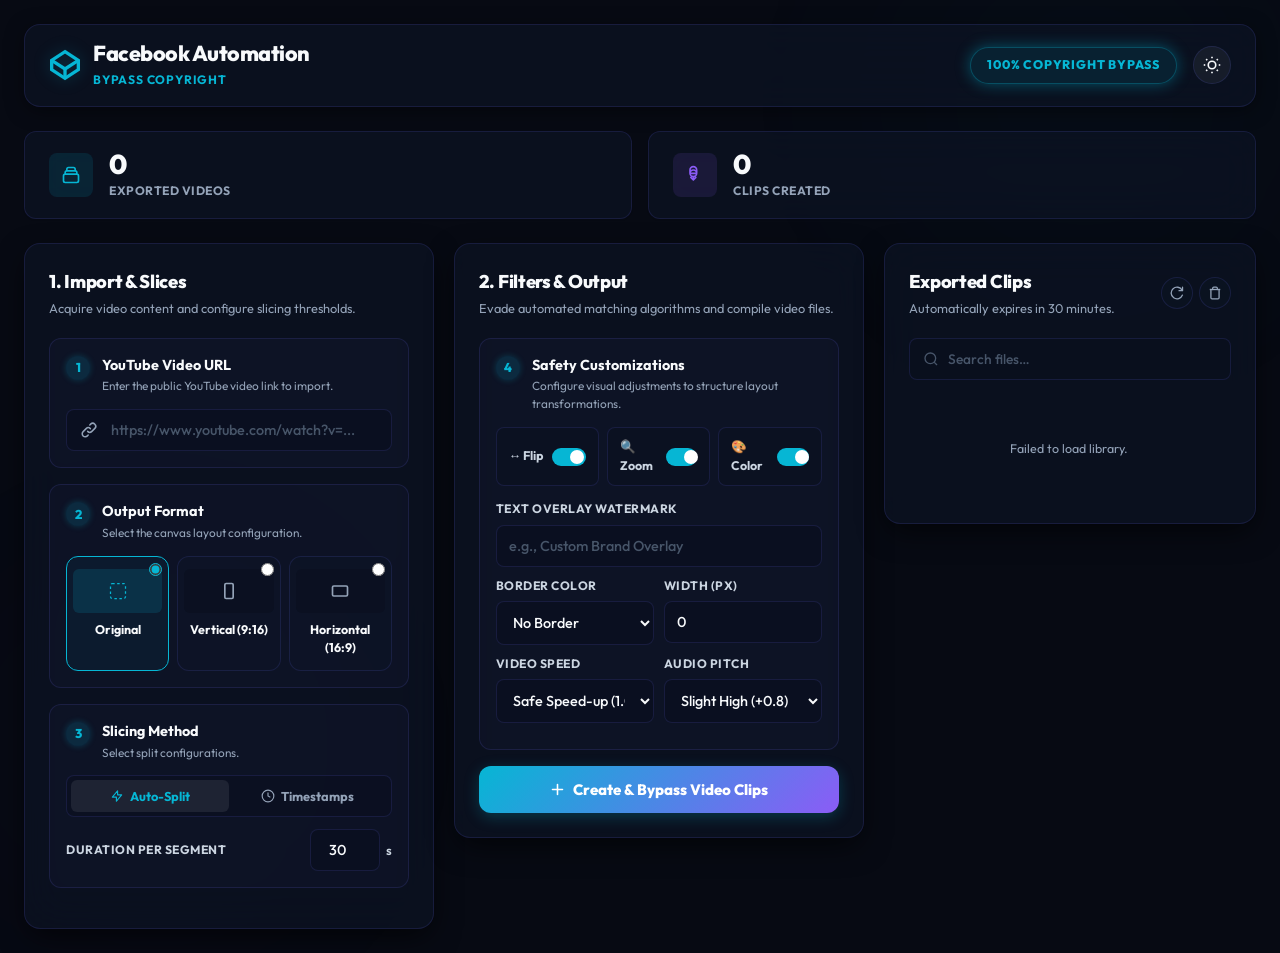
==== static/index.html @ 132f09ca "Deploy app to Hugging Face Spaces" ====
<!DOCTYPE html>
<html lang="en">
<head>
    <meta charset="UTF-8">
    <meta name="viewport" content="width=device-width, initial-scale=1.0">
    <title>Facebook Automation – Bypass Copyright</title>
    <meta name="description" content="Futuristic cyber command dashboard for Facebook Automation.">
    <link rel="preconnect" href="https://fonts.googleapis.com">
    <link rel="preconnect" href="https://fonts.gstatic.com" crossorigin>
    <link href="https://fonts.googleapis.com/css2?family=Outfit:wght@300;400;500;600;700;800;900&display=swap" rel="stylesheet">
    <link rel="stylesheet" href="css/style.css?v=13">
</head>
<body>
    <!-- Ambient Background Glows -->
    <div class="decor-orb decor-orb-cyan"></div>
    <div class="decor-orb decor-orb-purple"></div>

    <div class="app-layout">
        <!-- ═══════════════════════════════════════════
             HEADER NAVBAR
         ════════════════════════════════════════════ -->
        <nav class="navbar">
            <div class="navbar-brand">
                <div class="brand-logo">
                    <svg class="brand-icon" viewBox="0 0 24 24" fill="none" stroke="currentColor" stroke-width="2.5">
                        <polygon points="12 2 22 8.5 22 15.5 12 22 2 15.5 2 8.5 12 2"/>
                        <polyline points="2 8.5 12 15 22 8.5"/>
                        <line x1="12" y1="15" x2="12" y2="22"/>
                    </svg>
                    <div class="brand-text">
                        <h1>Facebook Automation</h1>
                        <span class="brand-subtitle">Bypass Copyright</span>
                    </div>
                </div>
            </div>
            <div class="navbar-controls">
                <!-- Eye-Catching Glowing Badge -->
                <span class="meta-badge-glow">100% Copyright Bypass</span>
                <!-- Theme Switcher Toggle -->
                <button class="theme-toggle-btn" id="theme-toggle" type="button" title="Switch Theme">
                    <svg class="sun-icon" viewBox="0 0 24 24" fill="none" stroke="currentColor" stroke-width="2.2">
                        <circle cx="12" cy="12" r="5"/>
                        <line x1="12" y1="1" x2="12" y2="3"/>
                        <line x1="12" y1="21" x2="12" y2="23"/>
                        <line x1="4.22" y1="4.22" x2="5.64" y2="5.64"/>
                        <line x1="18.36" y1="18.36" x2="19.78" y2="19.78"/>
                        <line x1="1" y1="12" x2="3" y2="12"/>
                        <line x1="21" y1="12" x2="23" y2="12"/>
                        <line x1="4.22" y1="19.78" x2="5.64" y2="18.36"/>
                        <line x1="18.36" y1="5.64" x2="19.78" y2="4.22"/>
                    </svg>
                    <svg class="moon-icon" viewBox="0 0 24 24" fill="none" stroke="currentColor" stroke-width="2.2" style="display:none;">
                        <path d="M21 12.79A9 9 0 1111.21 3 7 7 0 0021 12.79z"/>
                    </svg>
                </button>
            </div>
        </nav>

        <!-- ═══════════════════════════════════════════
             METRICS GRID
         ════════════════════════════════════════════ -->
        <div class="metrics-grid">
            <div class="metric-card">
                <div class="metric-icon-box files-icon">
                    <svg viewBox="0 0 24 24" fill="none" stroke="currentColor" stroke-width="2">
                        <path d="M19 11H5m14 0a2 2 0 012 2v6a2 2 0 01-2 2H5a2 2 0 01-2-2v-6a2 2 0 012-2m14 0V9a2 2 0 00-2-2M5 11V9a2 2 0 012-2m0 0V5a2 2 0 012-2h6a2 2 0 012 2v2M7 7h10" stroke-linecap="round" stroke-linejoin="round"/>
                    </svg>
                </div>
                <div class="metric-info">
                    <span class="metric-value" id="stat-files">0</span>
                    <span class="metric-label">Exported Videos</span>
                </div>
            </div>
            <div class="metric-card">
                <div class="metric-icon-box clips-icon">
                    <svg viewBox="0 0 24 24" fill="none" stroke="currentColor" stroke-width="2">
                        <path d="M6 10a4 4 0 108 0 4 4 0 00-8 0zm0 0V6a4 4 0 018 0v4m-8 0h8m-4 4v4m0 0l-3-3m3 3l3-3" stroke-linecap="round" stroke-linejoin="round"/>
                    </svg>
                </div>
                <div class="metric-info">
                    <span class="metric-value" id="stat-clips">0</span>
                    <span class="metric-label">Clips Created</span>
                </div>
            </div>
        </div>

        <!-- ═══════════════════════════════════════════
             3-COLUMN MAIN GRID
         ════════════════════════════════════════════ -->
        <form id="clip-form" class="workspace-form">
            <div class="dashboard-grid-3col">
                
                <!-- COLUMN 1: Import & Crop (Steps 1, 2, 3) -->
                <div class="workspace-column">
                    <div class="panel-header">
                        <h2>1. Import &amp; Slices</h2>
                        <p class="panel-subtitle">Acquire video content and configure slicing thresholds.</p>
                    </div>

                    <!-- STEP 1: YouTube Video URL -->
                    <div class="step-card">
                        <div class="step-header">
                            <span class="step-num">1</span>
                            <div class="step-title-wrap">
                                <h3>YouTube Video URL</h3>
                                <p class="step-desc">Enter the public YouTube video link to import.</p>
                            </div>
                        </div>
                        <div class="form-group">
                            <div class="input-with-icon">
                                <svg class="input-icon" viewBox="0 0 24 24" fill="none" stroke="currentColor" stroke-width="2">
                                    <path d="M13.828 10.172a4 4 0 00-5.656 0l-4 4a4 4 0 105.656 5.656l1.102-1.101m-.758-4.899a4 4 0 005.656 0l4-4a4 4 0 00-5.656-5.656l-1.1 1.1" stroke-linecap="round" stroke-linejoin="round"/>
                                </svg>
                                <input type="text" id="url" name="url" placeholder="https://www.youtube.com/watch?v=..." required>
                            </div>
                        </div>
                    </div>

                    <!-- STEP 2: Aspect Ratio -->
                    <div class="step-card">
                        <div class="step-header">
                            <span class="step-num">2</span>
                            <div class="step-title-wrap">
                                <h3>Output Format</h3>
                                <p class="step-desc">Select the canvas layout configuration.</p>
                            </div>
                        </div>
                        <div class="aspect-ratio-grid">
                            <label class="aspect-card">
                                <input type="radio" name="aspect_ratio" value="original" checked>
                                <div class="aspect-preview original-preview">
                                    <svg viewBox="0 0 24 24" fill="none" stroke="currentColor" stroke-width="1.5">
                                        <rect x="3" y="3" width="18" height="18" rx="2" stroke-dasharray="3 3"/>
                                    </svg>
                                </div>
                                <div class="aspect-info">
                                    <span class="aspect-title">Original</span>
                                </div>
                            </label>

                            <label class="aspect-card">
                                <input type="radio" name="aspect_ratio" value="vertical">
                                <div class="aspect-preview vertical-preview">
                                    <svg viewBox="0 0 24 24" fill="none" stroke="currentColor" stroke-width="2">
                                        <rect x="7" y="3" width="10" height="18" rx="1.5"/>
                                    </svg>
                                </div>
                                <div class="aspect-info">
                                    <span class="aspect-title">Vertical (9:16)</span>
                                </div>
                            </label>

                            <label class="aspect-card">
                                <input type="radio" name="aspect_ratio" value="horizontal">
                                <div class="aspect-preview horizontal-preview">
                                    <svg viewBox="0 0 24 24" fill="none" stroke="currentColor" stroke-width="2">
                                        <rect x="3" y="6" width="18" height="12" rx="1.5"/>
                                    </svg>
                                </div>
                                <div class="aspect-info">
                                    <span class="aspect-title">Horizontal (16:9)</span>
                                </div>
                            </label>
                        </div>
                    </div>

                    <!-- STEP 3: Slicing Method -->
                    <div class="step-card">
                        <div class="step-header">
                            <span class="step-num">3</span>
                            <div class="step-title-wrap">
                                <h3>Slicing Method</h3>
                                <p class="step-desc">Select split configurations.</p>
                            </div>
                        </div>

                        <div class="segment-tabs">
                            <button type="button" class="segment-tab-btn active" data-type="auto" id="clip-toggle-auto">
                                <svg class="tab-btn-icon" viewBox="0 0 24 24" fill="none" stroke="currentColor" stroke-width="2">
                                    <path d="M13 10V3L4 14h7v7l9-11h-7z" stroke-linecap="round" stroke-linejoin="round"/>
                                </svg>
                                Auto-Split
                            </button>
                            <button type="button" class="segment-tab-btn" data-type="timestamps" id="clip-toggle-ts">
                                <svg class="tab-btn-icon" viewBox="0 0 24 24" fill="none" stroke="currentColor" stroke-width="2">
                                    <circle cx="12" cy="12" r="10"/>
                                    <polyline points="12 6 12 12 16 14"/>
                                </svg>
                                Timestamps
                            </button>
                        </div>

                        <!-- Auto Split Panel -->
                        <div id="auto-clip-panel" class="slicing-panel active">
                            <div class="form-group inline-row">
                                <label for="interval">Duration per segment</label>
                                <div class="input-suffix-group">
                                    <input type="number" id="interval" name="interval" value="30" min="1" max="1800">
                                    <span class="input-suffix">s</span>
                                </div>
                            </div>
                        </div>

                        <!-- Custom Timestamps Panel -->
                        <div id="timestamps-clip-panel" class="slicing-panel">
                            <div class="form-group">
                                <label for="timestamps">Timestamp Ranges (Seconds)</label>
                                <input type="text" id="timestamps" name="timestamps" placeholder="e.g. 10-40, 55-85">
                                <span class="input-helper">Comma-separated start-end frames</span>
                            </div>
                        </div>
                    </div>
                </div>

                <!-- COLUMN 2: Customization & Rendering (Step 4 & Action button) -->
                <div class="workspace-column">
                    <div class="panel-header">
                        <h2>2. Filters &amp; Output</h2>
                        <p class="panel-subtitle">Evade automated matching algorithms and compile video files.</p>
                    </div>

                    <!-- STEP 4: Safety Filters -->
                    <div class="step-card">
                        <div class="step-header">
                            <span class="step-num">4</span>
                            <div class="step-title-wrap">
                                <h3>Safety Customizations</h3>
                                <p class="step-desc">Configure visual adjustments to structure layout transformations.</p>
                            </div>
                        </div>

                        <div class="toggles-grid">
                            <label class="toggle-control">
                                <span class="toggle-label">↔ Flip</span>
                                <input type="checkbox" name="mirror" value="true" checked>
                                <span class="toggle-switch"></span>
                            </label>

                            <label class="toggle-control">
                                <span class="toggle-label">🔍 Zoom</span>
                                <input type="checkbox" name="zoom" value="true" checked>
                                <span class="toggle-switch"></span>
                            </label>

                            <label class="toggle-control">
                                <span class="toggle-label">🎨 Color</span>
                                <input type="checkbox" name="color_shift" value="true" checked>
                                <span class="toggle-switch"></span>
                            </label>
                        </div>

                        <div class="form-grid">
                            <div class="form-group">
                                <label for="text_overlay">Text Overlay Watermark</label>
                                <input type="text" id="text_overlay" name="text_overlay" placeholder="e.g., Custom Brand Overlay">
                            </div>
                        </div>

                        <div class="form-grid-2col">
                            <div class="form-group">
                                <label for="border_color">Border Color</label>
                                <select id="border_color" name="border_color">
                                    <option value="none" selected>No Border</option>
                                    <option value="black">Black</option>
                                    <option value="green">Green (Green Screen)</option>
                                    <option value="blue">Blue</option>
                                    <option value="red">Red</option>
                                </select>
                            </div>
                            <div class="form-group">
                                <label for="border_width">Width (px)</label>
                                <input type="number" id="border_width" name="border_width" value="0" min="0" max="100">
                            </div>
                        </div>

                        <div class="form-grid-2col">
                            <div class="form-group">
                                <label for="speed">Video Speed</label>
                                <select id="speed" name="speed">
                                    <option value="1.0">Standard (1.0×)</option>
                                    <option value="1.04" selected>Safe Speed-up (1.04×)</option>
                                    <option value="1.08">Fast Speed-up (1.08×)</option>
                                    <option value="0.95">Slight Slow-down (0.95×)</option>
                                </select>
                            </div>
                            <div class="form-group">
                                <label for="pitch_shift">Audio Pitch</label>
                                <select id="pitch_shift" name="pitch_shift">
                                    <option value="0.0">Normal (0.0)</option>
                                    <option value="0.8" selected>Slight High (+0.8)</option>
                                    <option value="1.5">High Pitch (+1.5)</option>
                                    <option value="-0.8">Slight Low (-0.8)</option>
                                </select>
                            </div>
                        </div>
                    </div>

                    <!-- Progress Bar -->
                    <div class="progress-container" id="clip-progress">
                        <div class="progress-details">
                            <span class="progress-status">
                                <span class="spinner-dot"></span>
                                <span id="clip-step">Downloading video…</span>
                            </span>
                            <span class="progress-percent" id="clip-pct">0%</span>
                        </div>
                        <div class="progress-track">
                            <div class="progress-bar" id="clip-fill"></div>
                        </div>
                    </div>

                    <!-- Submit Button -->
                    <button type="submit" class="submit-button" id="clip-submit-btn">
                        <span class="btn-text">
                            <svg class="btn-icon" viewBox="0 0 24 24" fill="none" stroke="currentColor" stroke-width="2.5">
                                <path d="M12 4v16m8-8H4" stroke-linecap="round" stroke-linejoin="round"/>
                            </svg>
                            Create &amp; Bypass Video Clips
                        </span>
                        <span class="btn-spinner"></span>
                    </button>
                </div>

                <!-- COLUMN 3: Exported Library -->
                <div class="library-panel">
                    <div class="panel-header library-header">
                        <div>
                            <h2>Exported Clips</h2>
                            <p class="panel-subtitle">Automatically expires in 30 minutes.</p>
                        </div>
                        <div class="library-actions">
                            <button class="library-action-btn refresh-btn" id="refresh-gallery" type="button" title="Refresh list">
                                <svg viewBox="0 0 24 24" fill="none" stroke="currentColor" stroke-width="2.2">
                                    <path d="M21.5 2v6h-6M21.34 15.57a10 10 0 11-.57-8.38l.56-.56" stroke-linecap="round" stroke-linejoin="round"/>
                                </svg>
                            </button>
                            <button class="library-action-btn clear-btn" id="clear-library-btn" type="button" title="Clear all files">
                                <svg viewBox="0 0 24 24" fill="none" stroke="currentColor" stroke-width="2.2">
                                    <polyline points="3 6 5 6 21 6"/>
                                    <path d="M19 6v14a2 2 0 01-2 2H7a2 2 0 01-2-2V6m3 0V4a2 2 0 012-2h4a2 2 0 012 2v2" stroke-linecap="round" stroke-linejoin="round"/>
                                </svg>
                            </button>
                        </div>
                    </div>

                    <!-- Search Input -->
                    <div class="search-wrap">
                        <svg class="search-icon" viewBox="0 0 24 24" fill="none" stroke="currentColor" stroke-width="2">
                            <circle cx="11" cy="11" r="8"/>
                            <line x1="21" y1="21" x2="16.65" y2="16.65"/>
                        </svg>
                        <input type="text" id="library-search" placeholder="Search files…">
                    </div>

                    <!-- Gallery List -->
                    <div class="library-list" id="gallery-container">
                        <div class="empty-library">
                            <div class="empty-art">
                                <svg viewBox="0 0 24 24" fill="none" stroke="currentColor" stroke-width="1.5">
                                    <rect x="2" y="2" width="20" height="20" rx="2.18" ry="2.18"/>
                                    <line x1="7" y1="2" x2="7" y2="22"/>
                                    <line x1="17" y1="2" x2="17" y2="22"/>
                                    <line x1="2" y1="12" x2="22" y2="12"/>
                                </svg>
                            </div>
                            <p class="empty-title">No exported clips</p>
                            <p class="empty-desc">Run a clipping operation to begin.</p>
                        </div>
                    </div>
                </div>

            </div><!-- /dashboard-grid-3col -->
        </form>
    </div>

    <!-- VIDEO PLAYER MODAL -->
    <div class="modal" id="video-modal">
        <div class="modal-overlay" id="modal-close"></div>
        <div class="modal-content">
            <div class="modal-header">
                <h3 id="modal-title">▶ Playback</h3>
                <button class="close-btn" id="modal-close-btn">&times;</button>
            </div>
            <div class="modal-body">
                <video id="modal-player" controls></video>
            </div>
        </div>
    </div>

    <!-- Toast system -->
    <div id="toast" class="toast"></div>

    <script src="js/app.js?v=13"></script>
</body>
</html>
---- static/css/style.css ----
/* ============================================================
   DESIGN SYSTEM & THEME TOKENS (DUAL MODE GLASSMORPHISM)
   ============================================================ */
:root {
    /* DEFAULT: DARK GLASSMORPHIC MODE */
    --base-bg: #070a13;
    --card-bg: rgba(13, 20, 38, 0.65);
    --border-color: rgba(99, 102, 241, 0.15);
    --border-hover: rgba(99, 102, 241, 0.35);
    
    /* Branding highlights */
    --primary: #06b6d4;         /* Neon Cyan */
    --primary-light: rgba(6, 182, 212, 0.15);
    --primary-glow: rgba(6, 182, 212, 0.25);
    --secondary: #8b5cf6;       /* Purple */
    --secondary-glow: rgba(139, 92, 246, 0.25);
    --success: #10b981;
    --success-light: rgba(16, 185, 129, 0.15);
    --danger: #f43f5e;
    --danger-light: rgba(244, 63, 94, 0.15);
    --grad-primary: linear-gradient(135deg, #06b6d4 0%, #8b5cf6 100%);
    
    /* Typography */
    --text-primary: #f8fafc;
    --text-secondary: #cbd5e1;
    --text-muted: #94a3b8;
    --text-disabled: #475569;
    
    /* Shadows */
    --shadow-sm: 0 1px 2px 0 rgba(0, 0, 0, 0.05);
    --shadow-md: 0 4px 20px -2px rgba(0, 0, 0, 0.5);
    --shadow-lg: 0 10px 30px -5px rgba(0, 0, 0, 0.7);
    --shadow-xl: 0 20px 25px -5px rgba(0, 0, 0, 0.8);
    
    /* Glows */
    --badge-glow: 0 0 15px rgba(6, 182, 212, 0.4);
    --badge-bg: rgba(6, 182, 212, 0.1);
    --badge-border: rgba(6, 182, 212, 0.3);
    
    /* Radii */
    --r-lg: 16px;
    --r-md: 12px;
    --r-sm: 8px;
    --r-full: 9999px;
    
    /* Transitions */
    --t-fast: 0.15s cubic-bezier(0.4, 0, 0.2, 1);
    --t-normal: 0.25s cubic-bezier(0.4, 0, 0.2, 1);
    
    --font: 'Outfit', sans-serif;
}

body.light-theme {
    /* LIGHT MODE GLASSMORPHISM */
    --base-bg: #f1f5f9;
    --card-bg: rgba(255, 255, 255, 0.75);
    --border-color: rgba(99, 102, 241, 0.12);
    --border-hover: rgba(99, 102, 241, 0.3);
    
    --primary: #4f46e5;         /* Royal Indigo */
    --primary-light: rgba(79, 70, 229, 0.08);
    --primary-glow: rgba(79, 70, 229, 0.15);
    --secondary: #7c3aed;       /* Violet */
    --secondary-glow: rgba(124, 58, 237, 0.15);
    --success: #10b981;
    --success-light: rgba(16, 185, 129, 0.08);
    --danger: #ef4444;
    --danger-light: rgba(239, 68, 68, 0.08);
    --grad-primary: linear-gradient(135deg, #4f46e5 0%, #7c3aed 100%);
    
    --text-primary: #0f172a;
    --text-secondary: #334155;
    --text-muted: #64748b;
    --text-disabled: #94a3b8;
    
    --shadow-sm: 0 1px 2px 0 rgba(0, 0, 0, 0.05);
    --shadow-md: 0 4px 6px -1px rgba(0, 0, 0, 0.04), 0 2px 4px -2px rgba(0, 0, 0, 0.04);
    --shadow-lg: 0 10px 15px -3px rgba(0, 0, 0, 0.03), 0 4px 6px -4px rgba(0, 0, 0, 0.03);
    --shadow-xl: 0 20px 25px -5px rgba(0, 0, 0, 0.04), 0 8px 10px -6px rgba(0, 0, 0, 0.04);
    
    --badge-glow: 0 0 12px rgba(79, 70, 229, 0.2);
    --badge-bg: rgba(79, 70, 229, 0.06);
    --badge-border: rgba(79, 70, 229, 0.2);
}

/* ============================================================
   RESET & FUTURISTIC BASE
   ============================================================ */
*, *::before, *::after {
    box-sizing: border-box;
    margin: 0;
    padding: 0;
}

body {
    background-color: var(--base-bg);
    color: var(--text-primary);
    font-family: var(--font);
    min-height: 100vh;
    line-height: 1.5;
    padding: 24px;
    position: relative;
    overflow-x: hidden;
    transition: background-color 0.4s ease, color 0.4s ease;
}

/* Cyberpunk decorative background blur blobs */
.decor-orb {
    position: fixed;
    width: 550px;
    height: 550px;
    border-radius: var(--r-full);
    pointer-events: none;
    z-index: -1;
    filter: blur(130px);
    opacity: 0.35;
    transition: opacity 0.4s ease;
}
.decor-orb-cyan {
    background: radial-gradient(circle, rgba(6, 182, 212, 0.14) 0%, transparent 70%);
    top: -180px;
    right: -80px;
    animation: drift-orb 18s ease-in-out infinite alternate;
}
.decor-orb-purple {
    background: radial-gradient(circle, rgba(139, 92, 246, 0.1) 0%, transparent 70%);
    bottom: -120px;
    left: -120px;
    animation: drift-orb 22s ease-in-out infinite alternate-reverse;
}

body.light-theme .decor-orb-cyan {
    background: radial-gradient(circle, rgba(79, 70, 229, 0.08) 0%, transparent 70%);
}
body.light-theme .decor-orb-purple {
    background: radial-gradient(circle, rgba(124, 58, 237, 0.06) 0%, transparent 70%);
}

@keyframes drift-orb {
    0% { transform: translate(0, 0) scale(1); }
    100% { transform: translate(40px, -40px) scale(1.12); }
}

/* ============================================================
   APP CONTAINER
   ============================================================ */
.app-layout {
    max-width: 1440px;
    margin: 0 auto;
    display: flex;
    flex-direction: column;
    gap: 24px;
}

/* ============================================================
   HEADER NAVBAR & THERME CONTROLS
   ============================================================ */
.navbar {
    display: flex;
    justify-content: space-between;
    align-items: center;
    background: var(--card-bg);
    backdrop-filter: blur(20px);
    -webkit-backdrop-filter: blur(20px);
    border: 1px solid var(--border-color);
    border-radius: var(--r-lg);
    padding: 16px 24px;
    box-shadow: var(--shadow-md);
    transition: background-color 0.4s ease, border-color 0.4s ease;
}

.brand-logo {
    display: flex;
    align-items: center;
    gap: 12px;
}

.brand-icon {
    width: 32px;
    height: 32px;
    color: var(--primary);
    filter: drop-shadow(0 0 8px var(--primary-glow));
    transition: color 0.4s ease;
}

.brand-text h1 {
    font-size: 1.35rem;
    font-weight: 800;
    color: var(--text-primary);
    line-height: 1.15;
    letter-spacing: -0.5px;
}

.brand-subtitle {
    font-size: 0.76rem;
    font-weight: 700;
    color: var(--primary);
    letter-spacing: 0.8px;
    text-transform: uppercase;
    transition: color 0.4s ease;
}

/* Navbar actions and badges */
.navbar-controls {
    display: flex;
    align-items: center;
    gap: 16px;
}

/* Glowing Eye-Catcher Badge */
.meta-badge-glow {
    background: var(--badge-bg);
    color: var(--primary);
    border: 1px solid var(--badge-border);
    border-radius: var(--r-full);
    padding: 8px 16px;
    font-size: 0.78rem;
    font-weight: 800;
    letter-spacing: 0.8px;
    text-transform: uppercase;
    box-shadow: var(--badge-glow);
    transition: all 0.4s ease;
    animation: pulseBadge 2.5s infinite alternate;
}

@keyframes pulseBadge {
    0% { transform: scale(1); filter: brightness(1.0); }
    100% { transform: scale(1.03); filter: brightness(1.15); }
}

/* Theme Switcher Toggle */
.theme-toggle-btn {
    width: 38px;
    height: 38px;
    border-radius: var(--r-full);
    border: 1px solid var(--border-color);
    background: rgba(255, 255, 255, 0.05);
    color: var(--text-primary);
    cursor: pointer;
    display: flex;
    align-items: center;
    justify-content: center;
    transition: all var(--t-fast);
}
.theme-toggle-btn:hover {
    border-color: var(--border-hover);
    color: var(--primary);
    background: var(--primary-light);
}
.theme-toggle-btn svg {
    width: 18px;
    height: 18px;
}

/* ============================================================
   METRICS GRID
   ============================================================ */
.metrics-grid {
    display: grid;
    grid-template-columns: repeat(2, 1fr);
    gap: 16px;
}

@media (max-width: 768px) {
    .metrics-grid {
        grid-template-columns: 1fr;
    }
}

.metric-card {
    background: var(--card-bg);
    backdrop-filter: blur(20px);
    -webkit-backdrop-filter: blur(20px);
    border: 1px solid var(--border-color);
    border-radius: var(--r-md);
    padding: 18px 24px;
    display: flex;
    align-items: center;
    gap: 16px;
    box-shadow: var(--shadow-sm);
    transition: all var(--t-normal);
}

.metric-card:hover {
    border-color: var(--border-hover);
    transform: translateY(-2px);
    box-shadow: var(--shadow-md);
}

.metric-icon-box {
    width: 44px;
    height: 44px;
    border-radius: var(--r-sm);
    display: flex;
    align-items: center;
    justify-content: center;
}
.metric-icon-box svg {
    width: 20px;
    height: 20px;
}

.files-icon {
    background: rgba(6, 182, 212, 0.12);
    color: var(--primary);
}
.clips-icon {
    background: rgba(139, 92, 246, 0.12);
    color: var(--secondary);
}

body.light-theme .files-icon {
    background: var(--primary-light);
    color: var(--primary);
}
body.light-theme .clips-icon {
    background: var(--secondary-glow);
    color: var(--secondary);
}

.metric-info {
    display: flex;
    flex-direction: column;
}

.metric-value {
    font-size: 1.7rem;
    font-weight: 850;
    color: var(--text-primary);
    line-height: 1.1;
}

.metric-label {
    font-size: 0.76rem;
    font-weight: 700;
    color: var(--text-muted);
    letter-spacing: 0.5px;
    text-transform: uppercase;
    margin-top: 2px;
}

/* ============================================================
   FUTURISTIC 3-COLUMN GRID WORKSPACE
   ============================================================ */
.dashboard-grid-3col {
    display: grid;
    grid-template-columns: 1.1fr 1.1fr 1fr;
    gap: 20px;
    align-items: start;
}

@media (max-width: 1120px) {
    .dashboard-grid-3col {
        grid-template-columns: 1fr 1fr;
    }
}
@media (max-width: 768px) {
    .dashboard-grid-3col {
        grid-template-columns: 1fr;
    }
}

.workspace-column, .library-panel {
    background: var(--card-bg);
    backdrop-filter: blur(20px);
    -webkit-backdrop-filter: blur(20px);
    border: 1px solid var(--border-color);
    border-radius: var(--r-lg);
    padding: 24px;
    box-shadow: var(--shadow-lg);
    transition: all 0.4s ease;
}

.panel-header {
    margin-bottom: 20px;
}

.panel-header h2 {
    font-size: 1.15rem;
    font-weight: 800;
    color: var(--text-primary);
    letter-spacing: -0.3px;
}

.panel-subtitle {
    font-size: 0.8rem;
    color: var(--text-muted);
    margin-top: 3px;
}

/* ============================================================
   STEP CARD COMPONENTS (FROSTED GLASS)
   ============================================================ */
.step-card {
    background: rgba(20, 27, 48, 0.4);
    border: 1px solid var(--border-color);
    border-radius: var(--r-md);
    padding: 16px;
    margin-bottom: 16px;
    transition: all var(--t-fast);
}

body.light-theme .step-card {
    background: rgba(255, 255, 255, 0.45);
}

.step-card:hover {
    border-color: var(--border-hover);
}

.step-header {
    display: flex;
    align-items: flex-start;
    gap: 12px;
    margin-bottom: 14px;
}

.step-num {
    width: 24px;
    height: 24px;
    border-radius: var(--r-full);
    background: var(--primary-light);
    color: var(--primary);
    font-size: 0.8rem;
    font-weight: 800;
    display: flex;
    align-items: center;
    justify-content: center;
    flex-shrink: 0;
    margin-top: 1px;
    box-shadow: 0 0 6px var(--primary-glow);
}

.step-title-wrap {
    display: flex;
    flex-direction: column;
}

.step-header h3 {
    font-size: 0.9rem;
    font-weight: 700;
    color: var(--text-primary);
}

.step-desc {
    font-size: 0.74rem;
    color: var(--text-muted);
    margin-top: 1px;
}

/* ============================================================
   FORM FIELD STYLING
   ============================================================ */
.form-group {
    display: flex;
    flex-direction: column;
    gap: 6px;
    width: 100%;
}

.form-group label {
    font-size: 0.76rem;
    font-weight: 700;
    color: var(--text-secondary);
    text-transform: uppercase;
    letter-spacing: 0.5px;
}

.input-with-icon {
    position: relative;
    display: flex;
    align-items: center;
}

.input-icon {
    position: absolute;
    left: 14px;
    width: 18px;
    height: 18px;
    color: var(--text-muted);
    pointer-events: none;
}

input[type="text"],
input[type="number"],
select {
    width: 100%;
    background: rgba(10, 15, 30, 0.6);
    border: 1px solid var(--border-color);
    border-radius: var(--r-sm);
    padding: 11px 12px;
    color: var(--text-primary);
    font-family: var(--font);
    font-size: 0.9rem;
    font-weight: 500;
    transition: all var(--t-fast);
    outline: none;
}

body.light-theme input[type="text"],
body.light-theme input[type="number"],
body.light-theme select {
    background: rgba(255, 255, 255, 0.8);
}

.input-with-icon input[type="text"] {
    padding-left: 44px;
}

input[type="text"]:focus,
input[type="number"]:focus,
select:focus {
    border-color: var(--primary);
    background: rgba(10, 15, 30, 0.85);
    box-shadow: 0 0 0 3px var(--primary-glow);
}

body.light-theme input[type="text"]:focus,
body.light-theme input[type="number"]:focus,
body.light-theme select:focus {
    background: #ffffff;
}

input::placeholder {
    color: var(--text-disabled);
}

select option {
    background: #0f162a;
    color: var(--text-primary);
}
body.light-theme select option {
    background: #ffffff;
    color: #1f2937;
}

.input-helper {
    font-size: 0.7rem;
    color: var(--text-muted);
    margin-top: 4px;
}

/* ============================================================
   ASPECT RATIO CARDS
   ============================================================ */
.aspect-ratio-grid {
    display: grid;
    grid-template-columns: repeat(3, 1fr);
    gap: 8px;
}

.aspect-card {
    border: 1px solid var(--border-color);
    background: rgba(15, 23, 42, 0.3);
    border-radius: var(--r-md);
    padding: 12px 6px;
    display: flex;
    flex-direction: column;
    align-items: center;
    text-align: center;
    cursor: pointer;
    transition: all var(--t-normal);
    position: relative;
}
body.light-theme .aspect-card {
    background: rgba(255, 255, 255, 0.3);
}

.aspect-card input[type="radio"] {
    position: absolute;
    top: 6px;
    right: 6px;
    accent-color: var(--primary);
}

.aspect-card:hover {
    border-color: var(--border-hover);
    transform: translateY(-1px);
}

.aspect-card.selected {
    border-color: var(--primary);
    background: rgba(6, 182, 212, 0.05);
}
body.light-theme .aspect-card.selected {
    background: rgba(79, 70, 229, 0.04);
}

.aspect-preview {
    width: 100%;
    height: 44px;
    border-radius: 6px;
    display: flex;
    align-items: center;
    justify-content: center;
    background: rgba(10, 15, 30, 0.6);
    color: var(--text-muted);
    margin-bottom: 8px;
    transition: all var(--t-fast);
}
body.light-theme .aspect-preview {
    background: rgba(255, 255, 255, 0.6);
}

.aspect-card.selected .aspect-preview {
    background: var(--primary-light);
    color: var(--primary);
}

.aspect-preview svg {
    width: 20px;
    height: 20px;
}

.aspect-title {
    font-size: 0.78rem;
    font-weight: 700;
    color: var(--text-primary);
    display: block;
}

/* ============================================================
   SEGMENT TABS
   ============================================================ */
.segment-tabs {
    display: flex;
    background: rgba(10, 15, 30, 0.5);
    padding: 4px;
    border-radius: var(--r-sm);
    border: 1px solid var(--border-color);
    margin-bottom: 12px;
}
body.light-theme .segment-tabs {
    background: rgba(255, 255, 255, 0.6);
}

.segment-tab-btn {
    flex: 1;
    display: flex;
    align-items: center;
    justify-content: center;
    gap: 6px;
    background: transparent;
    border: none;
    padding: 8px;
    font-family: var(--font);
    font-size: 0.8rem;
    font-weight: 700;
    color: var(--text-muted);
    cursor: pointer;
    border-radius: 6px;
    transition: all var(--t-fast);
}

.segment-tab-btn:hover:not(.active) {
    color: var(--text-primary);
}

.segment-tab-btn.active {
    background: rgba(255, 255, 255, 0.08);
    color: var(--primary);
}
body.light-theme .segment-tab-btn.active {
    background: #ffffff;
    box-shadow: var(--shadow-sm);
}

.tab-btn-icon {
    width: 14px;
    height: 14px;
}

.slicing-panel {
    display: none;
}
.slicing-panel.active {
    display: block;
    animation: slideUpFade 0.2s ease-out;
}

.inline-row {
    flex-direction: row;
    align-items: center;
    justify-content: space-between;
}

.input-suffix-group {
    display: flex;
    align-items: center;
    gap: 6px;
}
.input-suffix-group input {
    width: 70px;
    text-align: center;
}
.input-suffix {
    font-size: 0.8rem;
    font-weight: 600;
    color: var(--text-secondary);
}

/* ============================================================
   iOS ACCENT GLOW TOGGLES
   ============================================================ */
.toggles-grid {
    display: grid;
    grid-template-columns: repeat(3, 1fr);
    gap: 8px;
    margin-bottom: 14px;
}

.toggle-control {
    display: flex;
    justify-content: space-between;
    align-items: center;
    background: rgba(10, 15, 30, 0.4);
    border: 1px solid var(--border-color);
    border-radius: var(--r-sm);
    padding: 10px 12px;
    cursor: pointer;
    position: relative;
    user-select: none;
    transition: all var(--t-fast);
}
body.light-theme .toggle-control {
    background: rgba(255, 255, 255, 0.35);
}

.toggle-control:hover {
    border-color: var(--border-hover);
}

.toggle-label {
    font-size: 0.78rem;
    font-weight: 700;
    color: var(--text-secondary);
}

.toggle-control input {
    position: absolute;
    opacity: 0;
    cursor: pointer;
    height: 0; width: 0;
}

.toggle-switch {
    position: relative;
    width: 34px;
    height: 18px;
    background-color: #334155;
    border-radius: var(--r-full);
    transition: background-color var(--t-fast);
}
body.light-theme .toggle-switch {
    background-color: #cbd5e1;
}

.toggle-switch::after {
    content: "";
    position: absolute;
    width: 14px;
    height: 14px;
    left: 2px;
    top: 2px;
    background-color: #ffffff;
    border-radius: var(--r-full);
    transition: transform var(--t-fast);
}

.toggle-control input:checked ~ .toggle-switch {
    background-color: var(--primary);
}

.toggle-control input:checked ~ .toggle-switch::after {
    transform: translateX(16px);
}

.form-grid {
    margin-bottom: 10px;
}
.form-grid-2col {
    display: grid;
    grid-template-columns: 1fr 1fr;
    gap: 10px;
    margin-bottom: 10px;
}

/* ============================================================
   PROGRESS BARS
   ============================================================ */
.progress-container {
    display: none;
    flex-direction: column;
    gap: 6px;
    background: rgba(10, 15, 30, 0.6);
    border: 1px solid var(--border-color);
    border-radius: var(--r-sm);
    padding: 14px;
    margin-bottom: 16px;
}
body.light-theme .progress-container {
    background: rgba(255, 255, 255, 0.5);
}
.progress-container.visible {
    display: flex;
    animation: slideUpFade 0.2s ease-out;
}

.progress-details {
    display: flex;
    justify-content: space-between;
    align-items: center;
}

.progress-status {
    font-size: 0.8rem;
    font-weight: 700;
    color: var(--primary);
    display: flex;
    align-items: center;
    gap: 6px;
}

.spinner-dot {
    width: 7px;
    height: 7px;
    border-radius: var(--r-full);
    background: var(--primary);
    animation: pulseGlow 1.2s ease-in-out infinite;
}

@keyframes pulseGlow {
    0%, 100% { opacity: 0.3; transform: scale(0.8); }
    50% { opacity: 1; transform: scale(1.1); }
}

.progress-percent {
    font-size: 0.8rem;
    font-weight: 700;
    color: var(--text-primary);
}

.progress-track {
    height: 5px;
    width: 100%;
    background: #1e293b;
    border-radius: var(--r-full);
    overflow: hidden;
}
body.light-theme .progress-track {
    background: #cbd5e1;
}

.progress-bar {
    height: 100%;
    width: 0%;
    background: var(--grad-primary);
    border-radius: var(--r-full);
    transition: width 0.3s ease;
}

/* ============================================================
   SUBMIT BUTTON (NEON GLOW)
   ============================================================ */
.submit-button {
    width: 100%;
    background: var(--grad-primary);
    color: #ffffff;
    border: none;
    border-radius: var(--r-md);
    padding: 14px;
    font-family: var(--font);
    font-size: 0.94rem;
    font-weight: 800;
    cursor: pointer;
    transition: all var(--t-fast);
    box-shadow: 0 4px 15px var(--primary-glow);
    display: flex;
    align-items: center;
    justify-content: center;
    position: relative;
}

.submit-button:hover {
    transform: translateY(-1px);
    box-shadow: 0 6px 20px var(--primary-glow);
    filter: brightness(1.1);
}

.submit-button:active {
    transform: translateY(0);
}

.btn-text {
    display: inline-flex;
    align-items: center;
    gap: 8px;
}

.btn-icon {
    width: 15px;
    height: 15px;
}

.btn-spinner {
    display: none;
    width: 18px;
    height: 18px;
    border: 3px solid rgba(255, 255, 255, 0.3);
    border-radius: var(--r-full);
    border-top-color: #ffffff;
    animation: rotateSpinner 0.7s linear infinite;
    position: absolute;
}

@keyframes rotateSpinner {
    to { transform: rotate(360deg); }
}

.submit-button.loading .btn-text {
    opacity: 0;
}
.submit-button.loading .btn-spinner {
    display: block;
}

.submit-button:disabled {
    opacity: 0.5;
    cursor: not-allowed;
    transform: none !important;
    box-shadow: none !important;
}

body.light-theme .submit-button {
    background: #ffffff;
    color: #0f172a;
    border: 2.5px solid #4f46e5;
    box-shadow: 0 4px 12px rgba(79, 70, 229, 0.08);
    transition: all var(--t-fast);
}

body.light-theme .submit-button:hover {
    background: #4f46e5;
    color: #ffffff;
    box-shadow: 0 6px 18px rgba(79, 70, 229, 0.25);
}

body.light-theme .btn-spinner {
    border-top-color: #0f172a;
}

/* ============================================================
   EXPORTED LIBRARY
   ============================================================ */
.library-header {
    display: flex;
    justify-content: space-between;
    align-items: center;
}

.library-actions {
    display: flex;
    gap: 6px;
}

.library-action-btn {
    width: 32px;
    height: 32px;
    border-radius: var(--r-full);
    border: 1px solid var(--border-color);
    background: rgba(15, 23, 42, 0.3);
    color: var(--text-muted);
    cursor: pointer;
    display: flex;
    align-items: center;
    justify-content: center;
    transition: all var(--t-fast);
}
body.light-theme .library-action-btn {
    background: rgba(255, 255, 255, 0.3);
}

.library-action-btn svg {
    width: 14px;
    height: 14px;
}

.library-action-btn:hover {
    color: var(--primary);
    border-color: var(--border-hover);
}

.clear-btn:hover {
    color: var(--danger);
    background: var(--danger-light);
    border-color: rgba(244, 63, 94, 0.3);
}

.refresh-btn:hover svg {
    transform: rotate(180deg);
    transition: transform 0.5s ease;
}

/* Search bar styling */
.search-wrap {
    position: relative;
    display: flex;
    align-items: center;
    margin-bottom: 16px;
}

.search-icon {
    position: absolute;
    left: 14px;
    width: 16px;
    height: 16px;
    color: var(--text-disabled);
    pointer-events: none;
}

.search-wrap input {
    width: 100%;
    background: rgba(10, 15, 30, 0.6);
    border: 1px solid var(--border-color);
    border-radius: var(--r-sm);
    padding: 11px 12px 11px 38px;
    outline: none;
    font-family: var(--font);
    font-size: 0.86rem;
    font-weight: 500;
    color: var(--text-primary);
    transition: all var(--t-fast);
}
body.light-theme .search-wrap input {
    background: rgba(255, 255, 255, 0.8);
}

.search-wrap input:focus {
    border-color: var(--primary);
    background: rgba(10, 15, 30, 0.8);
    box-shadow: 0 0 0 3px var(--primary-glow);
}
body.light-theme .search-wrap input:focus {
    background: #ffffff;
}

/* Library List */
.library-list {
    display: flex;
    flex-direction: column;
    gap: 8px;
    max-height: 500px;
    overflow-y: auto;
    padding-right: 2px;
}

.library-list::-webkit-scrollbar {
    width: 5px;
}
.library-list::-webkit-scrollbar-track {
    background: transparent;
}
.library-list::-webkit-scrollbar-thumb {
    background: var(--border-color);
    border-radius: var(--r-full);
}
.library-list::-webkit-scrollbar-thumb:hover {
    background: var(--border-hover);
}

/* Empty State */
.empty-library {
    display: flex;
    flex-direction: column;
    align-items: center;
    text-align: center;
    padding: 40px 16px;
}

.empty-art {
    width: 40px;
    height: 40px;
    color: var(--text-disabled);
    margin-bottom: 12px;
}

.empty-art svg {
    width: 100%;
    height: 100%;
}

.empty-title {
    font-size: 0.88rem;
    font-weight: 700;
    color: var(--text-primary);
}

.empty-desc {
    font-size: 0.78rem;
    color: var(--text-muted);
    margin-top: 4px;
}

/* ============================================================
   VIDEO CARD ITEMS
   ============================================================ */
.video-card {
    background: rgba(15, 23, 42, 0.35);
    border: 1px solid var(--border-color);
    border-left: 3px solid var(--border-hover);
    border-radius: var(--r-md);
    padding: 12px 14px;
    display: flex;
    justify-content: space-between;
    align-items: center;
    gap: 12px;
    transition: all var(--t-fast);
}
body.light-theme .video-card {
    background: rgba(255, 255, 255, 0.5);
}

.video-card:hover {
    border-color: var(--border-hover);
    border-left-color: var(--primary);
    box-shadow: 0 2px 8px rgba(0, 0, 0, 0.2);
    transform: translateX(1px);
}

.video-card-info {
    display: flex;
    flex-direction: column;
    min-width: 0;
    flex: 1;
}

.video-card-title {
    font-size: 0.82rem;
    font-weight: 700;
    color: var(--text-primary);
    display: flex;
    align-items: center;
    gap: 6px;
    white-space: nowrap;
    overflow: hidden;
    text-overflow: ellipsis;
}

.card-file-icon {
    width: 14px;
    height: 14px;
    color: var(--text-muted);
    flex-shrink: 0;
}

.video-card-meta {
    font-size: 0.72rem;
    color: var(--text-muted);
    margin-top: 2px;
}

.video-card-actions {
    display: flex;
    align-items: center;
    gap: 4px;
}

.video-card-actions .action-btn {
    border: none;
    border-radius: var(--r-sm);
    padding: 6px 10px;
    font-family: var(--font);
    font-size: 0.74rem;
    font-weight: 700;
    cursor: pointer;
    display: inline-flex;
    align-items: center;
    gap: 4px;
    transition: all var(--t-fast);
}

.play-action {
    background: var(--primary-light);
    color: var(--primary);
}
.play-action svg {
    width: 10px;
    height: 10px;
}

.play-action:hover {
    background: var(--primary);
    color: #ffffff;
}
body.light-theme .play-action:hover {
    color: #ffffff;
}

.download-action {
    background: rgba(255, 255, 255, 0.05);
    color: var(--text-secondary);
    width: 28px;
    height: 28px;
    display: flex;
    align-items: center;
    justify-content: center;
    padding: 0 !important;
    border: 1px solid var(--border-color);
}
body.light-theme .download-action {
    background: rgba(0, 0, 0, 0.03);
}

.download-action svg {
    width: 11px;
    height: 11px;
}

.download-action:hover {
    background: rgba(255, 255, 255, 0.15);
    color: var(--text-primary);
    border-color: var(--border-hover);
}

/* ============================================================
   MODAL DIALOG (PLAYBACK)
   ============================================================ */
.modal {
    position: fixed;
    inset: 0;
    z-index: 1000;
    display: flex;
    align-items: center;
    justify-content: center;
    opacity: 0;
    pointer-events: none;
    transition: opacity var(--t-normal);
}

.modal.active {
    opacity: 1;
    pointer-events: auto;
}

.modal-overlay {
    position: absolute;
    inset: 0;
    background: rgba(3, 5, 10, 0.75);
    backdrop-filter: blur(10px);
}
body.light-theme .modal-overlay {
    background: rgba(15, 23, 42, 0.45);
}

.modal-content {
    background: #0d1222;
    border: 1px solid var(--border-color);
    border-radius: var(--r-lg);
    box-shadow: var(--shadow-xl);
    width: 90%;
    max-width: 700px;
    z-index: 1001;
    overflow: hidden;
    transform: scale(0.95) translateY(12px);
    transition: transform var(--t-normal);
}
body.light-theme .modal-content {
    background: #ffffff;
}

.modal.active .modal-content {
    transform: scale(1) translateY(0);
}

.modal-header {
    display: flex;
    justify-content: space-between;
    align-items: center;
    padding: 14px 18px;
    border-bottom: 1px solid var(--border-color);
}

.modal-header h3 {
    font-size: 0.92rem;
    font-weight: 800;
    color: var(--text-primary);
}

.close-btn {
    border: 1px solid var(--border-color);
    background: rgba(255, 255, 255, 0.05);
    color: var(--text-muted);
    font-size: 1.2rem;
    width: 26px;
    height: 26px;
    border-radius: var(--r-full);
    cursor: pointer;
    display: flex;
    align-items: center;
    justify-content: center;
    transition: all var(--t-fast);
    line-height: 1;
}
body.light-theme .close-btn {
    background: #f8fafc;
}

.close-btn:hover {
    color: var(--text-primary);
    border-color: var(--border-hover);
    transform: rotate(90deg);
}

.modal-body {
    padding: 0;
    background: #000000;
    aspect-ratio: 16/9;
    display: flex;
}

#modal-player {
    width: 100%;
    height: 100%;
    object-fit: contain;
}

/* ============================================================
   TOAST SYSTEM
   ============================================================ */
.toast {
    position: fixed;
    bottom: 24px;
    left: 50%;
    transform: translateX(-50%) translateY(40px);
    background: #0d1222;
    border: 1px solid var(--border-color);
    box-shadow: var(--shadow-xl);
    color: var(--text-primary);
    padding: 12px 24px;
    border-radius: var(--r-full);
    z-index: 2000;
    font-size: 0.85rem;
    font-weight: 600;
    opacity: 0;
    pointer-events: none;
    transition: all var(--t-normal) cubic-bezier(0.175, 0.885, 0.32, 1.275);
    white-space: nowrap;
}
body.light-theme .toast {
    background: #ffffff;
}

.toast.show {
    transform: translateX(-50%) translateY(0);
    opacity: 1;
}

.toast.success { border-left: 4px solid var(--success); }
.toast.error   { border-left: 4px solid var(--danger); }

/* ============================================================
   ANIMATIONS & LAYOUT FADE
   ============================================================ */
@keyframes slideUpFade {
    from { opacity: 0; transform: translateY(6px); }
    to { opacity: 1; transform: translateY(0); }
}
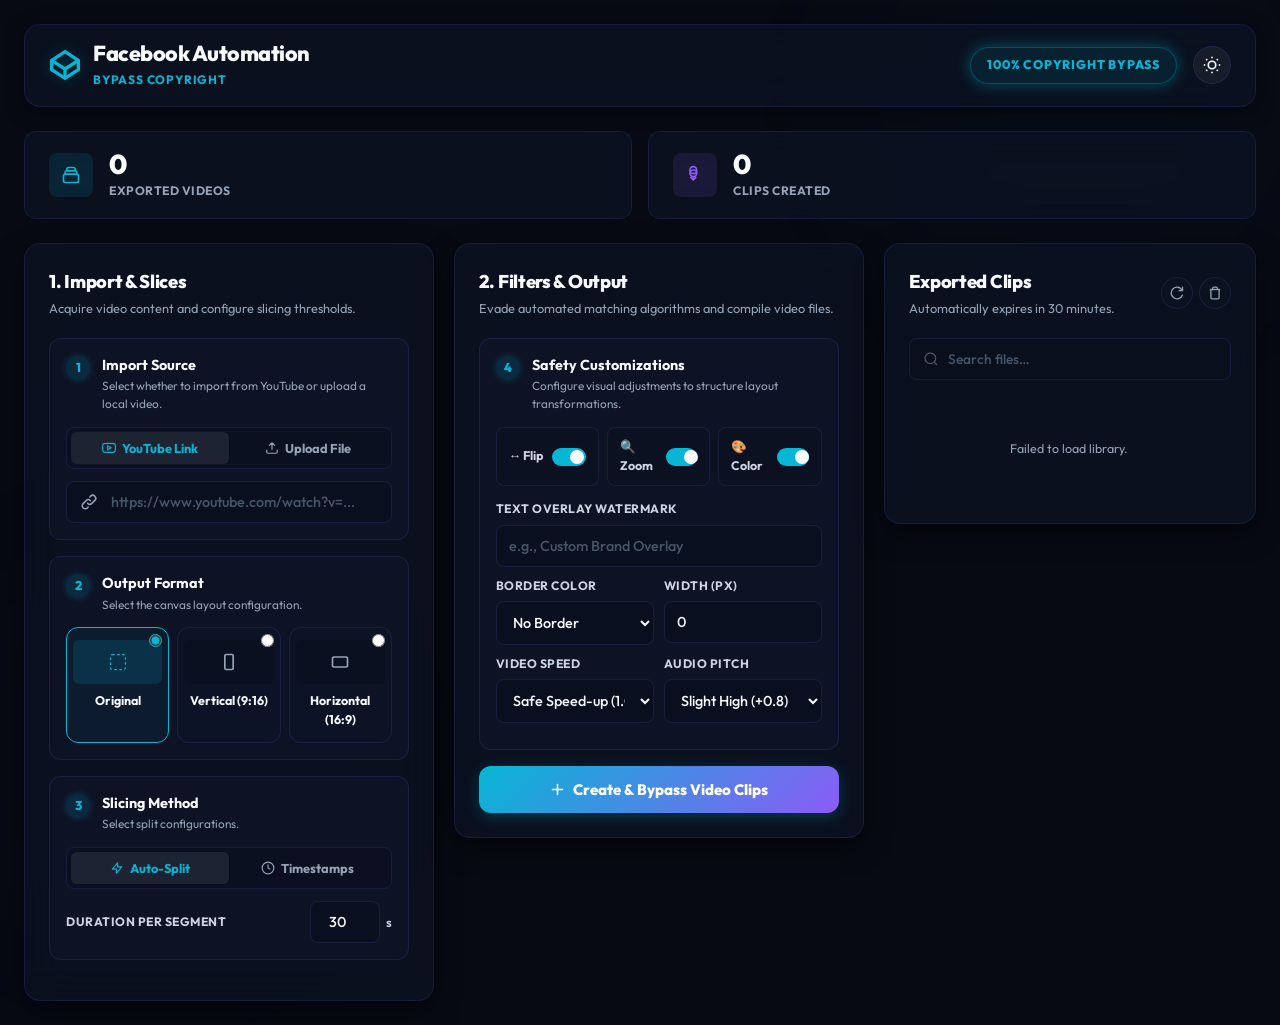
==== commit 113afb7b: "Add local video file upload support as fallback and alternative to YouTube download" ====
--- a/static/index.html
+++ b/static/index.html
@@ -97,21 +97,57 @@
                         <p class="panel-subtitle">Acquire video content and configure slicing thresholds.</p>
                     </div>
 
-                    <!-- STEP 1: YouTube Video URL -->
+                    <!-- STEP 1: Import Source -->
                     <div class="step-card">
                         <div class="step-header">
                             <span class="step-num">1</span>
                             <div class="step-title-wrap">
-                                <h3>YouTube Video URL</h3>
-                                <p class="step-desc">Enter the public YouTube video link to import.</p>
-                            </div>
-                        </div>
-                        <div class="form-group">
-                            <div class="input-with-icon">
-                                <svg class="input-icon" viewBox="0 0 24 24" fill="none" stroke="currentColor" stroke-width="2">
-                                    <path d="M13.828 10.172a4 4 0 00-5.656 0l-4 4a4 4 0 105.656 5.656l1.102-1.101m-.758-4.899a4 4 0 005.656 0l4-4a4 4 0 00-5.656-5.656l-1.1 1.1" stroke-linecap="round" stroke-linejoin="round"/>
-                                </svg>
-                                <input type="text" id="url" name="url" placeholder="https://www.youtube.com/watch?v=..." required>
+                                <h3>Import Source</h3>
+                                <p class="step-desc">Select whether to import from YouTube or upload a local video.</p>
+                            </div>
+                        </div>
+                        
+                        <div class="segment-tabs source-tabs" style="margin-bottom: 12px;">
+                            <button type="button" class="segment-tab-btn active" data-source="youtube" id="source-toggle-yt">
+                                <svg class="tab-btn-icon" viewBox="0 0 24 24" fill="none" stroke="currentColor" stroke-width="2">
+                                    <path d="M22.54 6.42a2.78 2.78 0 00-1.94-2C18.88 4 12 4 12 4s-6.88 0-8.6.46a2.78 2.78 0 00-1.94 2A29 29 0 001 11.75a29 29 0 00.46 5.33A2.78 2.78 0 003.4 19c1.72.46 8.6.46 8.6.46s6.88 0 8.6-.46a2.78 2.78 0 001.94-2 29 29 0 00.46-5.25 29 29 0 00-.46-5.33z"/>
+                                    <polygon points="9.75 15.02 15.5 11.75 9.75 8.48 9.75 15.02"/>
+                                </svg>
+                                YouTube Link
+                            </button>
+                            <button type="button" class="segment-tab-btn" data-source="upload" id="source-toggle-upload">
+                                <svg class="tab-btn-icon" viewBox="0 0 24 24" fill="none" stroke="currentColor" stroke-width="2">
+                                    <path d="M21 15v4a2 2 0 0 1-2 2H5a2 2 0 0 1-2-2v-4M17 8l-5-5-5 5M12 3v12"/>
+                                </svg>
+                                Upload File
+                            </button>
+                        </div>
+
+                        <!-- YouTube Link Panel -->
+                        <div id="source-panel-youtube" class="slicing-panel active">
+                            <div class="form-group">
+                                <div class="input-with-icon">
+                                    <svg class="input-icon" viewBox="0 0 24 24" fill="none" stroke="currentColor" stroke-width="2">
+                                        <path d="M13.828 10.172a4 4 0 00-5.656 0l-4 4a4 4 0 105.656 5.656l1.102-1.101m-.758-4.899a4 4 0 005.656 0l4-4a4 4 0 00-5.656-5.656l-1.1 1.1" stroke-linecap="round" stroke-linejoin="round"/>
+                                    </svg>
+                                    <input type="text" id="url" name="url" placeholder="https://www.youtube.com/watch?v=...">
+                                </div>
+                            </div>
+                        </div>
+
+                        <!-- Local Upload Panel -->
+                        <div id="source-panel-upload" class="slicing-panel">
+                            <div class="form-group">
+                                <div class="file-upload-wrapper">
+                                    <input type="file" id="video_file" name="video_file" accept="video/*" style="display: none;">
+                                    <button type="button" class="file-upload-btn" onclick="document.getElementById('video_file').click()">
+                                        <svg viewBox="0 0 24 24" fill="none" stroke="currentColor" stroke-width="2" style="width: 18px; height: 18px; margin-right: 8px;">
+                                            <path d="M21 15v4a2 2 0 0 1-2 2H5a2 2 0 0 1-2-2v-4M17 8l-5-5-5 5M12 3v12"/>
+                                        </svg>
+                                        Choose Video File
+                                    </button>
+                                    <span id="file-name-label" class="file-name-label">No file selected</span>
+                                </div>
                             </div>
                         </div>
                     </div>
--- a/static/css/style.css
+++ b/static/css/style.css
@@ -1365,3 +1365,50 @@
     from { opacity: 0; transform: translateY(6px); }
     to { opacity: 1; transform: translateY(0); }
 }
+
+/* ============================================================
+   FILE UPLOAD WIDGET STYLING
+   ============================================================ */
+.file-upload-wrapper {
+    display: flex;
+    align-items: center;
+    gap: 12px;
+    width: 100%;
+    margin-top: 4px;
+}
+.file-upload-btn {
+    background: rgba(255, 255, 255, 0.08);
+    border: 1px dashed var(--border-color);
+    border-radius: var(--r-sm);
+    padding: 10px 16px;
+    color: var(--text-primary);
+    font-family: var(--font);
+    font-size: 0.86rem;
+    font-weight: 700;
+    cursor: pointer;
+    transition: all var(--t-fast);
+    display: flex;
+    align-items: center;
+}
+.file-upload-btn:hover {
+    background: rgba(255, 255, 255, 0.15);
+    border-color: var(--primary);
+}
+.file-name-label {
+    font-size: 0.8rem;
+    color: var(--text-muted);
+    font-weight: 550;
+    overflow: hidden;
+    text-overflow: ellipsis;
+    white-space: nowrap;
+    max-width: 220px;
+}
+body.light-theme .file-upload-btn {
+    background: rgba(0, 0, 0, 0.03);
+    border-color: #cbd5e1;
+}
+body.light-theme .file-upload-btn:hover {
+    background: rgba(0, 0, 0, 0.06);
+    border-color: #4f46e5;
+}
+
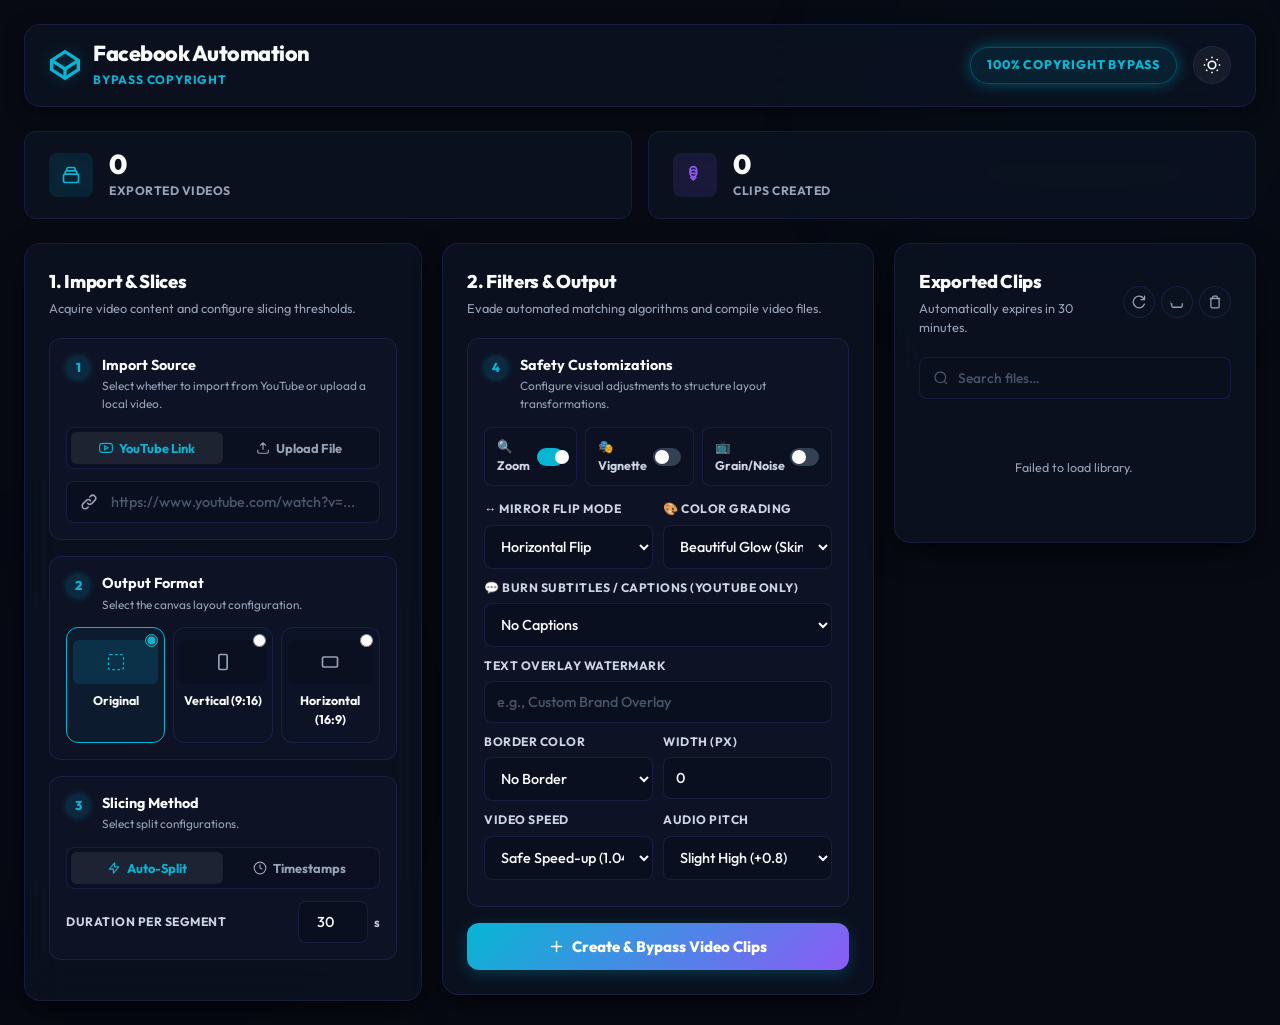
==== commit 457f453d: "Fix video filters, text overlay, burn subtitles (en, hi, ur), add ZIP download and Beautify preset" ====
--- a/static/index.html
+++ b/static/index.html
@@ -267,22 +267,61 @@
 
                         <div class="toggles-grid">
                             <label class="toggle-control">
-                                <span class="toggle-label">↔ Flip</span>
-                                <input type="checkbox" name="mirror" value="true" checked>
-                                <span class="toggle-switch"></span>
-                            </label>
-
-                            <label class="toggle-control">
                                 <span class="toggle-label">🔍 Zoom</span>
                                 <input type="checkbox" name="zoom" value="true" checked>
                                 <span class="toggle-switch"></span>
                             </label>
 
                             <label class="toggle-control">
-                                <span class="toggle-label">🎨 Color</span>
-                                <input type="checkbox" name="color_shift" value="true" checked>
+                                <span class="toggle-label">🎭 Vignette</span>
+                                <input type="checkbox" name="vignette" value="true">
                                 <span class="toggle-switch"></span>
                             </label>
+
+                            <label class="toggle-control">
+                                <span class="toggle-label">📺 Grain/Noise</span>
+                                <input type="checkbox" name="noise_grain" value="true">
+                                <span class="toggle-switch"></span>
+                            </label>
+                        </div>
+
+                        <div class="form-grid-2col">
+                            <div class="form-group">
+                                <label for="mirror_mode">↔ Mirror Flip Mode</label>
+                                <select id="mirror_mode" name="mirror_mode">
+                                    <option value="none">No Flip</option>
+                                    <option value="horizontal" selected>Horizontal Flip</option>
+                                    <option value="vertical">Vertical Flip</option>
+                                    <option value="both">Both Flip</option>
+                                </select>
+                            </div>
+                            <div class="form-group">
+                                <label for="color_filter">🎨 Color Grading</label>
+                                <select id="color_filter" name="color_filter">
+                                    <option value="none">No Filter</option>
+                                    <option value="beautify" selected>Beautiful Glow (Skin/Details)</option>
+                                    <option value="cinematic">Cinematic Contrast</option>
+                                    <option value="vibrant">Vibrant Saturation</option>
+                                    <option value="warm">Warm Sepia</option>
+                                    <option value="cool">Cool Blue</option>
+                                    <option value="vintage">Vintage Retro</option>
+                                    <option value="grayscale">Grayscale B&W</option>
+                                    <option value="dramatic">Dramatic Film</option>
+                                    <option value="faded">Faded Matte</option>
+                                </select>
+                            </div>
+                        </div>
+
+                        <div class="form-grid">
+                            <div class="form-group">
+                                <label for="caption_lang">💬 Burn Subtitles / Captions (YouTube Only)</label>
+                                <select id="caption_lang" name="caption_lang">
+                                    <option value="none" selected>No Captions</option>
+                                    <option value="en">English Captions</option>
+                                    <option value="hi">Hinglish / Hindi Captions</option>
+                                    <option value="ur">Urdu Captions</option>
+                                </select>
+                            </div>
                         </div>
 
                         <div class="form-grid">
@@ -370,6 +409,11 @@
                                     <path d="M21.5 2v6h-6M21.34 15.57a10 10 0 11-.57-8.38l.56-.56" stroke-linecap="round" stroke-linejoin="round"/>
                                 </svg>
                             </button>
+                            <button class="library-action-btn zip-btn" id="download-all-btn" type="button" title="Download all clips as ZIP">
+                                <svg viewBox="0 0 24 24" fill="none" stroke="currentColor" stroke-width="2.2">
+                                    <path d="M21 15v4a2 2 0 01-2 2H5a2 2 0 01-2-2v-4m-7-5v9m-4-4l4 4 4-4m-4-10v5a2 2 0 002 2h2" stroke-linecap="round" stroke-linejoin="round"/>
+                                </svg>
+                            </button>
                             <button class="library-action-btn clear-btn" id="clear-library-btn" type="button" title="Clear all files">
                                 <svg viewBox="0 0 24 24" fill="none" stroke="currentColor" stroke-width="2.2">
                                     <polyline points="3 6 5 6 21 6"/>
--- a/static/css/style.css
+++ b/static/css/style.css
@@ -996,6 +996,12 @@
     border-color: rgba(244, 63, 94, 0.3);
 }
 
+.zip-btn:hover {
+    color: var(--success);
+    background: var(--success-light);
+    border-color: rgba(16, 185, 129, 0.3);
+}
+
 .refresh-btn:hover svg {
     transform: rotate(180deg);
     transition: transform 0.5s ease;
@@ -1336,15 +1342,20 @@
     border: 1px solid var(--border-color);
     box-shadow: var(--shadow-xl);
     color: var(--text-primary);
-    padding: 12px 24px;
-    border-radius: var(--r-full);
+    padding: 12px 20px;
+    border-radius: var(--r-md);
     z-index: 2000;
     font-size: 0.85rem;
     font-weight: 600;
     opacity: 0;
     pointer-events: none;
     transition: all var(--t-normal) cubic-bezier(0.175, 0.885, 0.32, 1.275);
-    white-space: nowrap;
+    max-width: 90%;
+    width: 480px;
+    display: flex;
+    align-items: center;
+    justify-content: space-between;
+    gap: 16px;
 }
 body.light-theme .toast {
     background: #ffffff;
@@ -1353,6 +1364,29 @@
 .toast.show {
     transform: translateX(-50%) translateY(0);
     opacity: 1;
+    pointer-events: auto;
+}
+
+.toast-content {
+    flex: 1;
+    white-space: normal;
+    word-break: break-word;
+    line-height: 1.4;
+}
+
+.toast-close {
+    background: transparent;
+    border: none;
+    color: var(--text-muted);
+    cursor: pointer;
+    font-size: 1.25rem;
+    font-weight: 700;
+    line-height: 1;
+    padding: 0 4px;
+    transition: color var(--t-fast);
+}
+.toast-close:hover {
+    color: var(--text-primary);
 }
 
 .toast.success { border-left: 4px solid var(--success); }
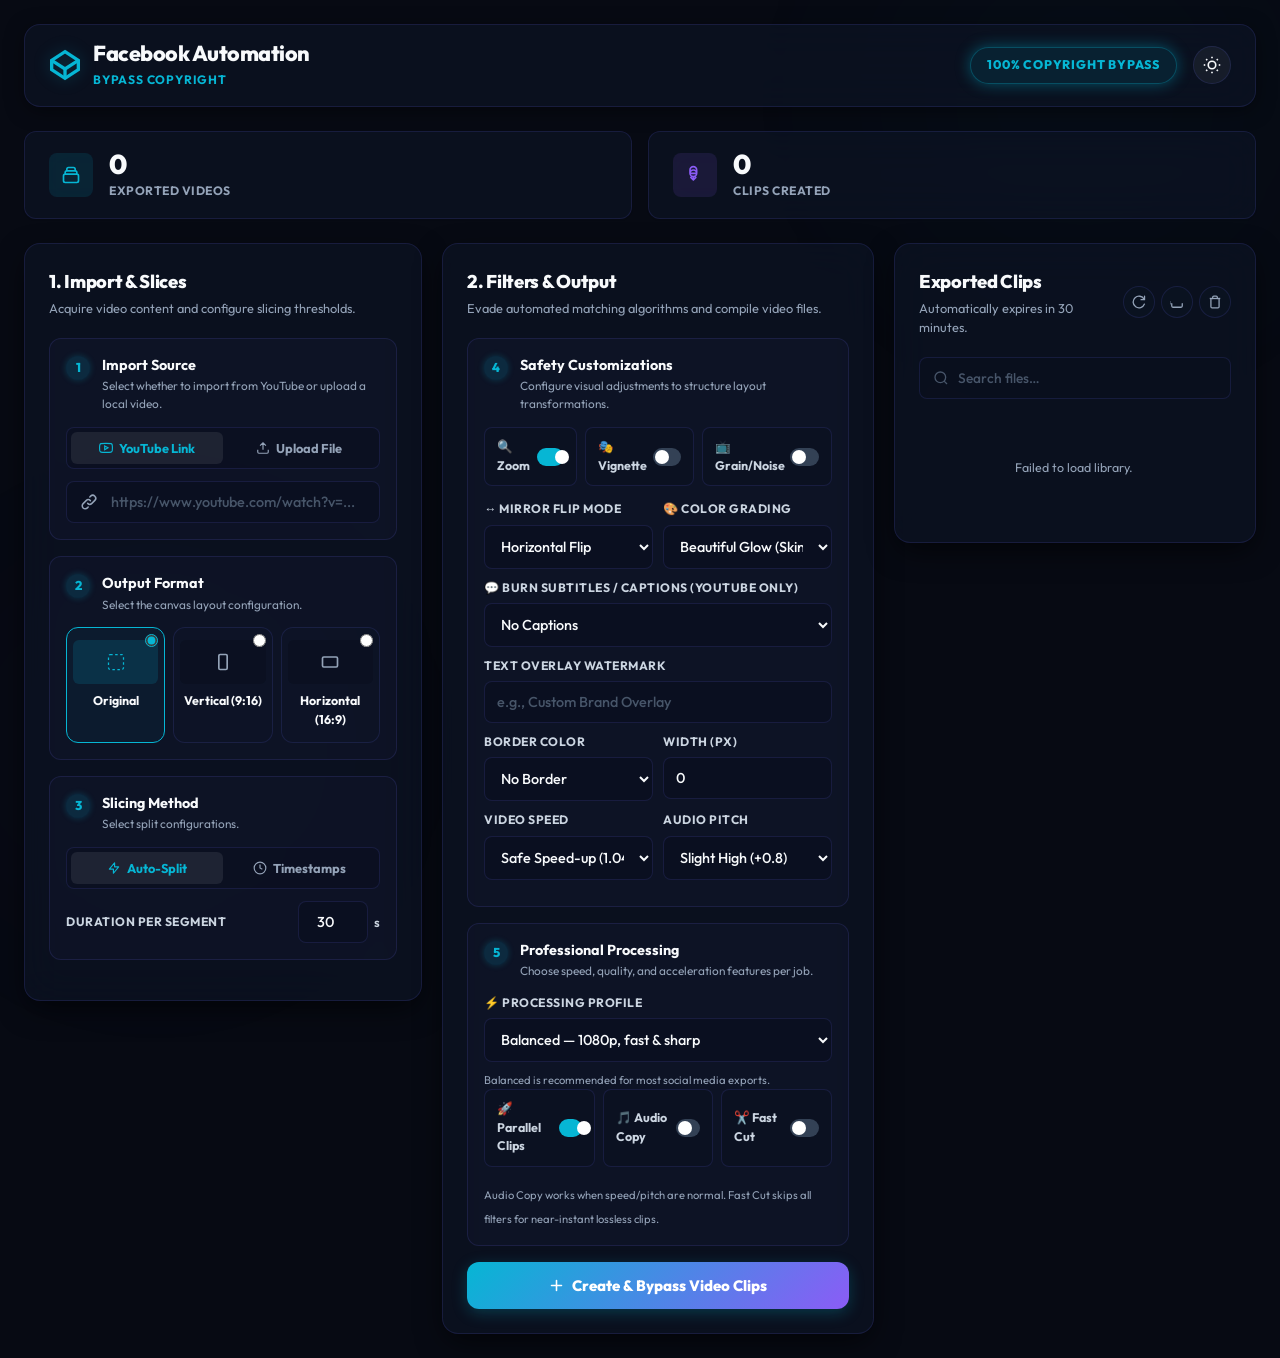
==== commit 85d64efe: "Add professional processing controls" ====
--- a/static/index.html
+++ b/static/index.html
@@ -370,6 +370,28 @@
                         </div>
                     </div>
 
+                    <!-- STEP 5: Professional Processing -->
+                    <div class="step-card professional-card">
+                        <div class="step-header"><span class="step-num">5</span><div class="step-title-wrap">
+                            <h3>Professional Processing</h3>
+                            <p class="step-desc">Choose speed, quality, and acceleration features per job.</p>
+                        </div></div>
+                        <div class="form-group">
+                            <label for="processing_profile">⚡ Processing Profile</label>
+                            <select id="processing_profile" name="processing_profile">
+                                <option value="turbo">Turbo — 720p, maximum speed</option>
+                                <option value="balanced" selected>Balanced — 1080p, fast &amp; sharp</option>
+                                <option value="quality">High Quality — 1080p, premium encode</option>
+                            </select>
+                            <span class="input-helper">Balanced is recommended for most social media exports.</span>
+                        </div>
+                        <div class="toggles-grid">
+                            <label class="toggle-control"><span class="toggle-label">🚀 Parallel Clips</span><input type="checkbox" id="parallel_processing" name="parallel_processing" value="true" checked><span class="toggle-switch"></span></label>
+                            <label class="toggle-control"><span class="toggle-label">🎵 Audio Copy</span><input type="checkbox" id="audio_copy" name="audio_copy" value="true"><span class="toggle-switch"></span></label>
+                            <label class="toggle-control"><span class="toggle-label">✂️ Fast Cut</span><input type="checkbox" id="fast_cut" name="fast_cut" value="true"><span class="toggle-switch"></span></label>
+                        </div>
+                        <span class="input-helper">Audio Copy works when speed/pitch are normal. Fast Cut skips all filters for near-instant lossless clips.</span>
+                    </div>
                     <!-- Progress Bar -->
                     <div class="progress-container" id="clip-progress">
                         <div class="progress-details">
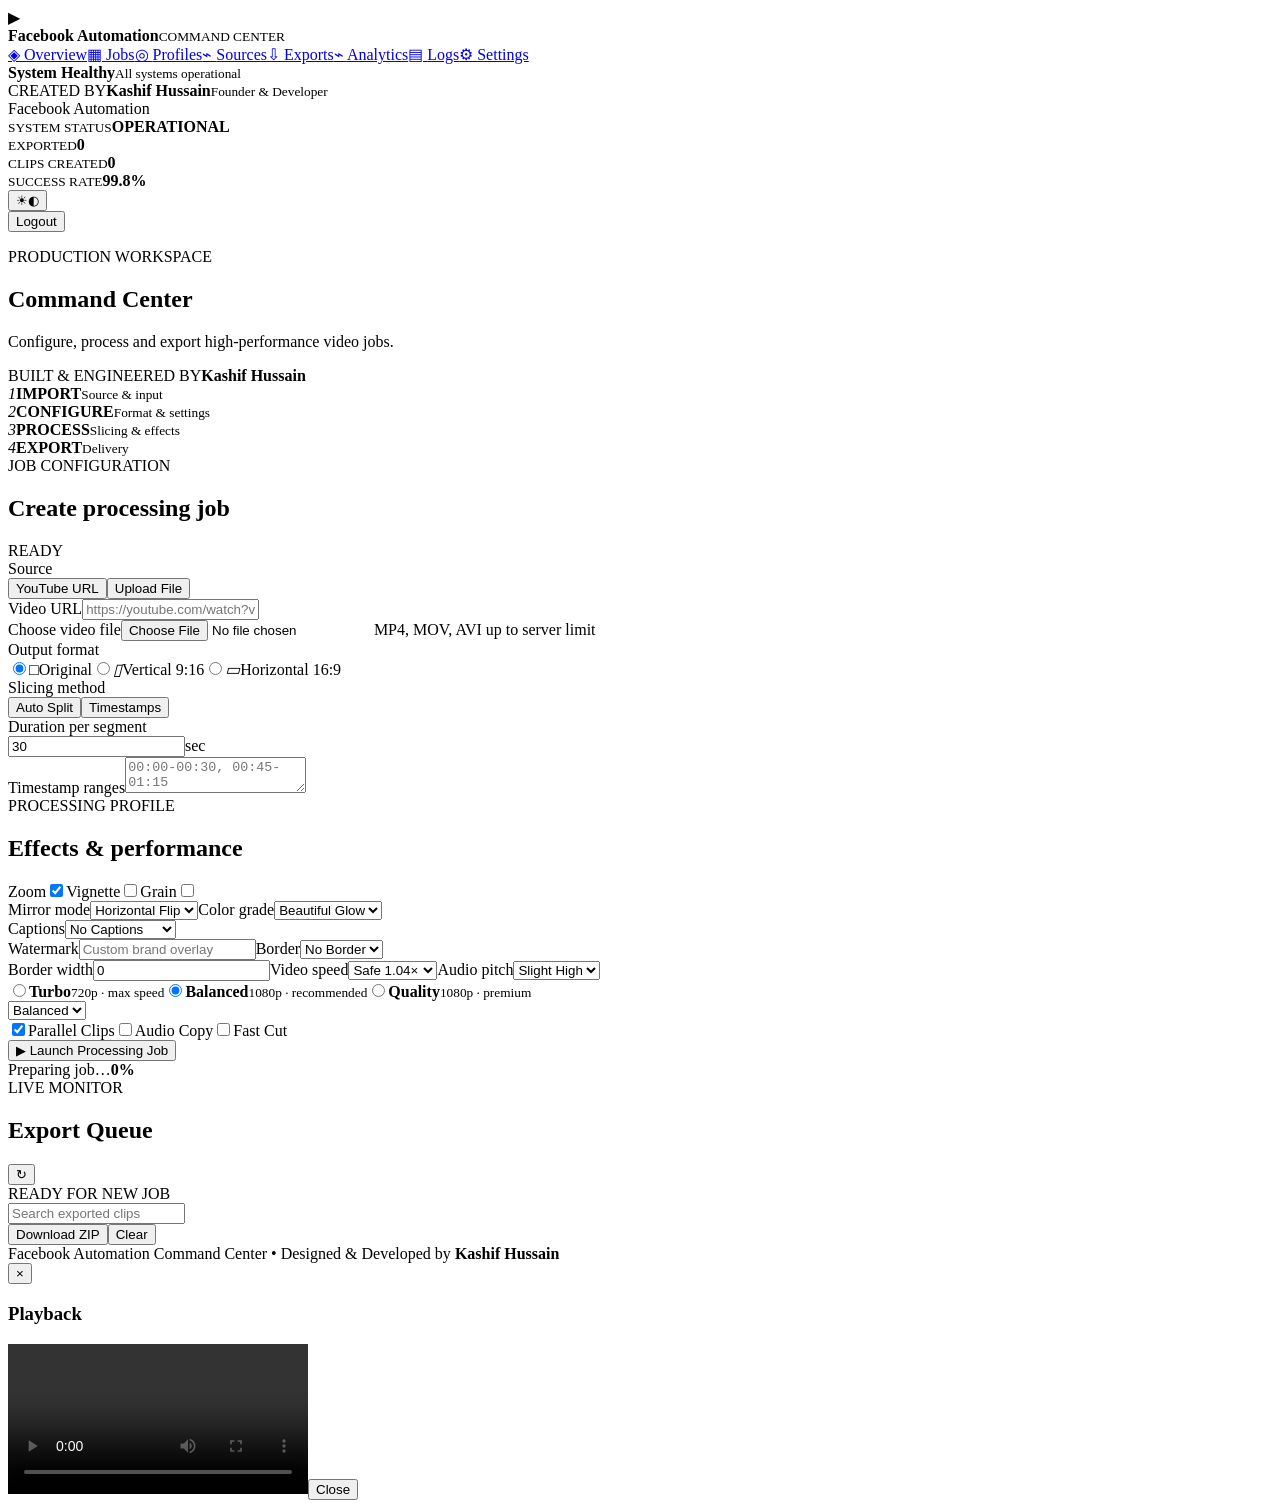
==== commit 75b5fdb5: "Redesign dashboard as Command Center" ====
--- a/static/index.html
+++ b/static/index.html
@@ -1,497 +1,64 @@
 <!DOCTYPE html>
-<html lang="en">
-<head>
-    <meta charset="UTF-8">
-    <meta name="viewport" content="width=device-width, initial-scale=1.0">
-    <title>Facebook Automation – Bypass Copyright</title>
-    <meta name="description" content="Futuristic cyber command dashboard for Facebook Automation.">
-    <link rel="preconnect" href="https://fonts.googleapis.com">
-    <link rel="preconnect" href="https://fonts.gstatic.com" crossorigin>
-    <link href="https://fonts.googleapis.com/css2?family=Outfit:wght@300;400;500;600;700;800;900&display=swap" rel="stylesheet">
-    <link rel="stylesheet" href="css/style.css?v=13">
-</head>
+<html lang="en"><head><meta charset="UTF-8"><meta name="viewport" content="width=device-width,initial-scale=1">
+<title>Facebook Automation — Command Center</title><link rel="stylesheet" href="/css/style.css"></head>
 <body>
-    <!-- Ambient Background Glows -->
-    <div class="decor-orb decor-orb-cyan"></div>
-    <div class="decor-orb decor-orb-purple"></div>
-
-    <div class="app-layout">
-        <!-- ═══════════════════════════════════════════
-             HEADER NAVBAR
-         ════════════════════════════════════════════ -->
-        <nav class="navbar">
-            <div class="navbar-brand">
-                <div class="brand-logo">
-                    <svg class="brand-icon" viewBox="0 0 24 24" fill="none" stroke="currentColor" stroke-width="2.5">
-                        <polygon points="12 2 22 8.5 22 15.5 12 22 2 15.5 2 8.5 12 2"/>
-                        <polyline points="2 8.5 12 15 22 8.5"/>
-                        <line x1="12" y1="15" x2="12" y2="22"/>
-                    </svg>
-                    <div class="brand-text">
-                        <h1>Facebook Automation</h1>
-                        <span class="brand-subtitle">Bypass Copyright</span>
-                    </div>
-                </div>
-            </div>
-            <div class="navbar-controls">
-                <!-- Eye-Catching Glowing Badge -->
-                <span class="meta-badge-glow">100% Copyright Bypass</span>
-                <!-- Theme Switcher Toggle -->
-                <button class="theme-toggle-btn" id="theme-toggle" type="button" title="Switch Theme">
-                    <svg class="sun-icon" viewBox="0 0 24 24" fill="none" stroke="currentColor" stroke-width="2.2">
-                        <circle cx="12" cy="12" r="5"/>
-                        <line x1="12" y1="1" x2="12" y2="3"/>
-                        <line x1="12" y1="21" x2="12" y2="23"/>
-                        <line x1="4.22" y1="4.22" x2="5.64" y2="5.64"/>
-                        <line x1="18.36" y1="18.36" x2="19.78" y2="19.78"/>
-                        <line x1="1" y1="12" x2="3" y2="12"/>
-                        <line x1="21" y1="12" x2="23" y2="12"/>
-                        <line x1="4.22" y1="19.78" x2="5.64" y2="18.36"/>
-                        <line x1="18.36" y1="5.64" x2="19.78" y2="4.22"/>
-                    </svg>
-                    <svg class="moon-icon" viewBox="0 0 24 24" fill="none" stroke="currentColor" stroke-width="2.2" style="display:none;">
-                        <path d="M21 12.79A9 9 0 1111.21 3 7 7 0 0021 12.79z"/>
-                    </svg>
-                </button>
-            </div>
-        </nav>
-
-        <!-- ═══════════════════════════════════════════
-             METRICS GRID
-         ════════════════════════════════════════════ -->
-        <div class="metrics-grid">
-            <div class="metric-card">
-                <div class="metric-icon-box files-icon">
-                    <svg viewBox="0 0 24 24" fill="none" stroke="currentColor" stroke-width="2">
-                        <path d="M19 11H5m14 0a2 2 0 012 2v6a2 2 0 01-2 2H5a2 2 0 01-2-2v-6a2 2 0 012-2m14 0V9a2 2 0 00-2-2M5 11V9a2 2 0 012-2m0 0V5a2 2 0 012-2h6a2 2 0 012 2v2M7 7h10" stroke-linecap="round" stroke-linejoin="round"/>
-                    </svg>
-                </div>
-                <div class="metric-info">
-                    <span class="metric-value" id="stat-files">0</span>
-                    <span class="metric-label">Exported Videos</span>
-                </div>
-            </div>
-            <div class="metric-card">
-                <div class="metric-icon-box clips-icon">
-                    <svg viewBox="0 0 24 24" fill="none" stroke="currentColor" stroke-width="2">
-                        <path d="M6 10a4 4 0 108 0 4 4 0 00-8 0zm0 0V6a4 4 0 018 0v4m-8 0h8m-4 4v4m0 0l-3-3m3 3l3-3" stroke-linecap="round" stroke-linejoin="round"/>
-                    </svg>
-                </div>
-                <div class="metric-info">
-                    <span class="metric-value" id="stat-clips">0</span>
-                    <span class="metric-label">Clips Created</span>
-                </div>
-            </div>
-        </div>
-
-        <!-- ═══════════════════════════════════════════
-             3-COLUMN MAIN GRID
-         ════════════════════════════════════════════ -->
-        <form id="clip-form" class="workspace-form">
-            <div class="dashboard-grid-3col">
-                
-                <!-- COLUMN 1: Import & Crop (Steps 1, 2, 3) -->
-                <div class="workspace-column">
-                    <div class="panel-header">
-                        <h2>1. Import &amp; Slices</h2>
-                        <p class="panel-subtitle">Acquire video content and configure slicing thresholds.</p>
-                    </div>
-
-                    <!-- STEP 1: Import Source -->
-                    <div class="step-card">
-                        <div class="step-header">
-                            <span class="step-num">1</span>
-                            <div class="step-title-wrap">
-                                <h3>Import Source</h3>
-                                <p class="step-desc">Select whether to import from YouTube or upload a local video.</p>
-                            </div>
-                        </div>
-                        
-                        <div class="segment-tabs source-tabs" style="margin-bottom: 12px;">
-                            <button type="button" class="segment-tab-btn active" data-source="youtube" id="source-toggle-yt">
-                                <svg class="tab-btn-icon" viewBox="0 0 24 24" fill="none" stroke="currentColor" stroke-width="2">
-                                    <path d="M22.54 6.42a2.78 2.78 0 00-1.94-2C18.88 4 12 4 12 4s-6.88 0-8.6.46a2.78 2.78 0 00-1.94 2A29 29 0 001 11.75a29 29 0 00.46 5.33A2.78 2.78 0 003.4 19c1.72.46 8.6.46 8.6.46s6.88 0 8.6-.46a2.78 2.78 0 001.94-2 29 29 0 00.46-5.25 29 29 0 00-.46-5.33z"/>
-                                    <polygon points="9.75 15.02 15.5 11.75 9.75 8.48 9.75 15.02"/>
-                                </svg>
-                                YouTube Link
-                            </button>
-                            <button type="button" class="segment-tab-btn" data-source="upload" id="source-toggle-upload">
-                                <svg class="tab-btn-icon" viewBox="0 0 24 24" fill="none" stroke="currentColor" stroke-width="2">
-                                    <path d="M21 15v4a2 2 0 0 1-2 2H5a2 2 0 0 1-2-2v-4M17 8l-5-5-5 5M12 3v12"/>
-                                </svg>
-                                Upload File
-                            </button>
-                        </div>
-
-                        <!-- YouTube Link Panel -->
-                        <div id="source-panel-youtube" class="slicing-panel active">
-                            <div class="form-group">
-                                <div class="input-with-icon">
-                                    <svg class="input-icon" viewBox="0 0 24 24" fill="none" stroke="currentColor" stroke-width="2">
-                                        <path d="M13.828 10.172a4 4 0 00-5.656 0l-4 4a4 4 0 105.656 5.656l1.102-1.101m-.758-4.899a4 4 0 005.656 0l4-4a4 4 0 00-5.656-5.656l-1.1 1.1" stroke-linecap="round" stroke-linejoin="round"/>
-                                    </svg>
-                                    <input type="text" id="url" name="url" placeholder="https://www.youtube.com/watch?v=...">
-                                </div>
-                            </div>
-                        </div>
-
-                        <!-- Local Upload Panel -->
-                        <div id="source-panel-upload" class="slicing-panel">
-                            <div class="form-group">
-                                <div class="file-upload-wrapper">
-                                    <input type="file" id="video_file" name="video_file" accept="video/*" style="display: none;">
-                                    <button type="button" class="file-upload-btn" onclick="document.getElementById('video_file').click()">
-                                        <svg viewBox="0 0 24 24" fill="none" stroke="currentColor" stroke-width="2" style="width: 18px; height: 18px; margin-right: 8px;">
-                                            <path d="M21 15v4a2 2 0 0 1-2 2H5a2 2 0 0 1-2-2v-4M17 8l-5-5-5 5M12 3v12"/>
-                                        </svg>
-                                        Choose Video File
-                                    </button>
-                                    <span id="file-name-label" class="file-name-label">No file selected</span>
-                                </div>
-                            </div>
-                        </div>
-                    </div>
-
-                    <!-- STEP 2: Aspect Ratio -->
-                    <div class="step-card">
-                        <div class="step-header">
-                            <span class="step-num">2</span>
-                            <div class="step-title-wrap">
-                                <h3>Output Format</h3>
-                                <p class="step-desc">Select the canvas layout configuration.</p>
-                            </div>
-                        </div>
-                        <div class="aspect-ratio-grid">
-                            <label class="aspect-card">
-                                <input type="radio" name="aspect_ratio" value="original" checked>
-                                <div class="aspect-preview original-preview">
-                                    <svg viewBox="0 0 24 24" fill="none" stroke="currentColor" stroke-width="1.5">
-                                        <rect x="3" y="3" width="18" height="18" rx="2" stroke-dasharray="3 3"/>
-                                    </svg>
-                                </div>
-                                <div class="aspect-info">
-                                    <span class="aspect-title">Original</span>
-                                </div>
-                            </label>
-
-                            <label class="aspect-card">
-                                <input type="radio" name="aspect_ratio" value="vertical">
-                                <div class="aspect-preview vertical-preview">
-                                    <svg viewBox="0 0 24 24" fill="none" stroke="currentColor" stroke-width="2">
-                                        <rect x="7" y="3" width="10" height="18" rx="1.5"/>
-                                    </svg>
-                                </div>
-                                <div class="aspect-info">
-                                    <span class="aspect-title">Vertical (9:16)</span>
-                                </div>
-                            </label>
-
-                            <label class="aspect-card">
-                                <input type="radio" name="aspect_ratio" value="horizontal">
-                                <div class="aspect-preview horizontal-preview">
-                                    <svg viewBox="0 0 24 24" fill="none" stroke="currentColor" stroke-width="2">
-                                        <rect x="3" y="6" width="18" height="12" rx="1.5"/>
-                                    </svg>
-                                </div>
-                                <div class="aspect-info">
-                                    <span class="aspect-title">Horizontal (16:9)</span>
-                                </div>
-                            </label>
-                        </div>
-                    </div>
-
-                    <!-- STEP 3: Slicing Method -->
-                    <div class="step-card">
-                        <div class="step-header">
-                            <span class="step-num">3</span>
-                            <div class="step-title-wrap">
-                                <h3>Slicing Method</h3>
-                                <p class="step-desc">Select split configurations.</p>
-                            </div>
-                        </div>
-
-                        <div class="segment-tabs">
-                            <button type="button" class="segment-tab-btn active" data-type="auto" id="clip-toggle-auto">
-                                <svg class="tab-btn-icon" viewBox="0 0 24 24" fill="none" stroke="currentColor" stroke-width="2">
-                                    <path d="M13 10V3L4 14h7v7l9-11h-7z" stroke-linecap="round" stroke-linejoin="round"/>
-                                </svg>
-                                Auto-Split
-                            </button>
-                            <button type="button" class="segment-tab-btn" data-type="timestamps" id="clip-toggle-ts">
-                                <svg class="tab-btn-icon" viewBox="0 0 24 24" fill="none" stroke="currentColor" stroke-width="2">
-                                    <circle cx="12" cy="12" r="10"/>
-                                    <polyline points="12 6 12 12 16 14"/>
-                                </svg>
-                                Timestamps
-                            </button>
-                        </div>
-
-                        <!-- Auto Split Panel -->
-                        <div id="auto-clip-panel" class="slicing-panel active">
-                            <div class="form-group inline-row">
-                                <label for="interval">Duration per segment</label>
-                                <div class="input-suffix-group">
-                                    <input type="number" id="interval" name="interval" value="30" min="1" max="1800">
-                                    <span class="input-suffix">s</span>
-                                </div>
-                            </div>
-                        </div>
-
-                        <!-- Custom Timestamps Panel -->
-                        <div id="timestamps-clip-panel" class="slicing-panel">
-                            <div class="form-group">
-                                <label for="timestamps">Timestamp Ranges (Seconds)</label>
-                                <input type="text" id="timestamps" name="timestamps" placeholder="e.g. 10-40, 55-85">
-                                <span class="input-helper">Comma-separated start-end frames</span>
-                            </div>
-                        </div>
-                    </div>
-                </div>
-
-                <!-- COLUMN 2: Customization & Rendering (Step 4 & Action button) -->
-                <div class="workspace-column">
-                    <div class="panel-header">
-                        <h2>2. Filters &amp; Output</h2>
-                        <p class="panel-subtitle">Evade automated matching algorithms and compile video files.</p>
-                    </div>
-
-                    <!-- STEP 4: Safety Filters -->
-                    <div class="step-card">
-                        <div class="step-header">
-                            <span class="step-num">4</span>
-                            <div class="step-title-wrap">
-                                <h3>Safety Customizations</h3>
-                                <p class="step-desc">Configure visual adjustments to structure layout transformations.</p>
-                            </div>
-                        </div>
-
-                        <div class="toggles-grid">
-                            <label class="toggle-control">
-                                <span class="toggle-label">🔍 Zoom</span>
-                                <input type="checkbox" name="zoom" value="true" checked>
-                                <span class="toggle-switch"></span>
-                            </label>
-
-                            <label class="toggle-control">
-                                <span class="toggle-label">🎭 Vignette</span>
-                                <input type="checkbox" name="vignette" value="true">
-                                <span class="toggle-switch"></span>
-                            </label>
-
-                            <label class="toggle-control">
-                                <span class="toggle-label">📺 Grain/Noise</span>
-                                <input type="checkbox" name="noise_grain" value="true">
-                                <span class="toggle-switch"></span>
-                            </label>
-                        </div>
-
-                        <div class="form-grid-2col">
-                            <div class="form-group">
-                                <label for="mirror_mode">↔ Mirror Flip Mode</label>
-                                <select id="mirror_mode" name="mirror_mode">
-                                    <option value="none">No Flip</option>
-                                    <option value="horizontal" selected>Horizontal Flip</option>
-                                    <option value="vertical">Vertical Flip</option>
-                                    <option value="both">Both Flip</option>
-                                </select>
-                            </div>
-                            <div class="form-group">
-                                <label for="color_filter">🎨 Color Grading</label>
-                                <select id="color_filter" name="color_filter">
-                                    <option value="none">No Filter</option>
-                                    <option value="beautify" selected>Beautiful Glow (Skin/Details)</option>
-                                    <option value="cinematic">Cinematic Contrast</option>
-                                    <option value="vibrant">Vibrant Saturation</option>
-                                    <option value="warm">Warm Sepia</option>
-                                    <option value="cool">Cool Blue</option>
-                                    <option value="vintage">Vintage Retro</option>
-                                    <option value="grayscale">Grayscale B&W</option>
-                                    <option value="dramatic">Dramatic Film</option>
-                                    <option value="faded">Faded Matte</option>
-                                </select>
-                            </div>
-                        </div>
-
-                        <div class="form-grid">
-                            <div class="form-group">
-                                <label for="caption_lang">💬 Burn Subtitles / Captions (YouTube Only)</label>
-                                <select id="caption_lang" name="caption_lang">
-                                    <option value="none" selected>No Captions</option>
-                                    <option value="en">English Captions</option>
-                                    <option value="hi">Hinglish / Hindi Captions</option>
-                                    <option value="ur">Urdu Captions</option>
-                                </select>
-                            </div>
-                        </div>
-
-                        <div class="form-grid">
-                            <div class="form-group">
-                                <label for="text_overlay">Text Overlay Watermark</label>
-                                <input type="text" id="text_overlay" name="text_overlay" placeholder="e.g., Custom Brand Overlay">
-                            </div>
-                        </div>
-
-                        <div class="form-grid-2col">
-                            <div class="form-group">
-                                <label for="border_color">Border Color</label>
-                                <select id="border_color" name="border_color">
-                                    <option value="none" selected>No Border</option>
-                                    <option value="black">Black</option>
-                                    <option value="green">Green (Green Screen)</option>
-                                    <option value="blue">Blue</option>
-                                    <option value="red">Red</option>
-                                </select>
-                            </div>
-                            <div class="form-group">
-                                <label for="border_width">Width (px)</label>
-                                <input type="number" id="border_width" name="border_width" value="0" min="0" max="100">
-                            </div>
-                        </div>
-
-                        <div class="form-grid-2col">
-                            <div class="form-group">
-                                <label for="speed">Video Speed</label>
-                                <select id="speed" name="speed">
-                                    <option value="1.0">Standard (1.0×)</option>
-                                    <option value="1.04" selected>Safe Speed-up (1.04×)</option>
-                                    <option value="1.08">Fast Speed-up (1.08×)</option>
-                                    <option value="0.95">Slight Slow-down (0.95×)</option>
-                                </select>
-                            </div>
-                            <div class="form-group">
-                                <label for="pitch_shift">Audio Pitch</label>
-                                <select id="pitch_shift" name="pitch_shift">
-                                    <option value="0.0">Normal (0.0)</option>
-                                    <option value="0.8" selected>Slight High (+0.8)</option>
-                                    <option value="1.5">High Pitch (+1.5)</option>
-                                    <option value="-0.8">Slight Low (-0.8)</option>
-                                </select>
-                            </div>
-                        </div>
-                    </div>
-
-                    <!-- STEP 5: Professional Processing -->
-                    <div class="step-card professional-card">
-                        <div class="step-header"><span class="step-num">5</span><div class="step-title-wrap">
-                            <h3>Professional Processing</h3>
-                            <p class="step-desc">Choose speed, quality, and acceleration features per job.</p>
-                        </div></div>
-                        <div class="form-group">
-                            <label for="processing_profile">⚡ Processing Profile</label>
-                            <select id="processing_profile" name="processing_profile">
-                                <option value="turbo">Turbo — 720p, maximum speed</option>
-                                <option value="balanced" selected>Balanced — 1080p, fast &amp; sharp</option>
-                                <option value="quality">High Quality — 1080p, premium encode</option>
-                            </select>
-                            <span class="input-helper">Balanced is recommended for most social media exports.</span>
-                        </div>
-                        <div class="toggles-grid">
-                            <label class="toggle-control"><span class="toggle-label">🚀 Parallel Clips</span><input type="checkbox" id="parallel_processing" name="parallel_processing" value="true" checked><span class="toggle-switch"></span></label>
-                            <label class="toggle-control"><span class="toggle-label">🎵 Audio Copy</span><input type="checkbox" id="audio_copy" name="audio_copy" value="true"><span class="toggle-switch"></span></label>
-                            <label class="toggle-control"><span class="toggle-label">✂️ Fast Cut</span><input type="checkbox" id="fast_cut" name="fast_cut" value="true"><span class="toggle-switch"></span></label>
-                        </div>
-                        <span class="input-helper">Audio Copy works when speed/pitch are normal. Fast Cut skips all filters for near-instant lossless clips.</span>
-                    </div>
-                    <!-- Progress Bar -->
-                    <div class="progress-container" id="clip-progress">
-                        <div class="progress-details">
-                            <span class="progress-status">
-                                <span class="spinner-dot"></span>
-                                <span id="clip-step">Downloading video…</span>
-                            </span>
-                            <span class="progress-percent" id="clip-pct">0%</span>
-                        </div>
-                        <div class="progress-track">
-                            <div class="progress-bar" id="clip-fill"></div>
-                        </div>
-                    </div>
-
-                    <!-- Submit Button -->
-                    <button type="submit" class="submit-button" id="clip-submit-btn">
-                        <span class="btn-text">
-                            <svg class="btn-icon" viewBox="0 0 24 24" fill="none" stroke="currentColor" stroke-width="2.5">
-                                <path d="M12 4v16m8-8H4" stroke-linecap="round" stroke-linejoin="round"/>
-                            </svg>
-                            Create &amp; Bypass Video Clips
-                        </span>
-                        <span class="btn-spinner"></span>
-                    </button>
-                </div>
-
-                <!-- COLUMN 3: Exported Library -->
-                <div class="library-panel">
-                    <div class="panel-header library-header">
-                        <div>
-                            <h2>Exported Clips</h2>
-                            <p class="panel-subtitle">Automatically expires in 30 minutes.</p>
-                        </div>
-                        <div class="library-actions">
-                            <button class="library-action-btn refresh-btn" id="refresh-gallery" type="button" title="Refresh list">
-                                <svg viewBox="0 0 24 24" fill="none" stroke="currentColor" stroke-width="2.2">
-                                    <path d="M21.5 2v6h-6M21.34 15.57a10 10 0 11-.57-8.38l.56-.56" stroke-linecap="round" stroke-linejoin="round"/>
-                                </svg>
-                            </button>
-                            <button class="library-action-btn zip-btn" id="download-all-btn" type="button" title="Download all clips as ZIP">
-                                <svg viewBox="0 0 24 24" fill="none" stroke="currentColor" stroke-width="2.2">
-                                    <path d="M21 15v4a2 2 0 01-2 2H5a2 2 0 01-2-2v-4m-7-5v9m-4-4l4 4 4-4m-4-10v5a2 2 0 002 2h2" stroke-linecap="round" stroke-linejoin="round"/>
-                                </svg>
-                            </button>
-                            <button class="library-action-btn clear-btn" id="clear-library-btn" type="button" title="Clear all files">
-                                <svg viewBox="0 0 24 24" fill="none" stroke="currentColor" stroke-width="2.2">
-                                    <polyline points="3 6 5 6 21 6"/>
-                                    <path d="M19 6v14a2 2 0 01-2 2H7a2 2 0 01-2-2V6m3 0V4a2 2 0 012-2h4a2 2 0 012 2v2" stroke-linecap="round" stroke-linejoin="round"/>
-                                </svg>
-                            </button>
-                        </div>
-                    </div>
-
-                    <!-- Search Input -->
-                    <div class="search-wrap">
-                        <svg class="search-icon" viewBox="0 0 24 24" fill="none" stroke="currentColor" stroke-width="2">
-                            <circle cx="11" cy="11" r="8"/>
-                            <line x1="21" y1="21" x2="16.65" y2="16.65"/>
-                        </svg>
-                        <input type="text" id="library-search" placeholder="Search files…">
-                    </div>
-
-                    <!-- Gallery List -->
-                    <div class="library-list" id="gallery-container">
-                        <div class="empty-library">
-                            <div class="empty-art">
-                                <svg viewBox="0 0 24 24" fill="none" stroke="currentColor" stroke-width="1.5">
-                                    <rect x="2" y="2" width="20" height="20" rx="2.18" ry="2.18"/>
-                                    <line x1="7" y1="2" x2="7" y2="22"/>
-                                    <line x1="17" y1="2" x2="17" y2="22"/>
-                                    <line x1="2" y1="12" x2="22" y2="12"/>
-                                </svg>
-                            </div>
-                            <p class="empty-title">No exported clips</p>
-                            <p class="empty-desc">Run a clipping operation to begin.</p>
-                        </div>
-                    </div>
-                </div>
-
-            </div><!-- /dashboard-grid-3col -->
-        </form>
-    </div>
-
-    <!-- VIDEO PLAYER MODAL -->
-    <div class="modal" id="video-modal">
-        <div class="modal-overlay" id="modal-close"></div>
-        <div class="modal-content">
-            <div class="modal-header">
-                <h3 id="modal-title">▶ Playback</h3>
-                <button class="close-btn" id="modal-close-btn">&times;</button>
-            </div>
-            <div class="modal-body">
-                <video id="modal-player" controls></video>
-            </div>
-        </div>
-    </div>
-
-    <!-- Toast system -->
-    <div id="toast" class="toast"></div>
-
-    <script src="js/app.js?v=13"></script>
-</body>
-</html>
+<div class="app-shell">
+<aside class="sidebar">
+  <div class="brand"><span class="brand-mark">▶</span><div><strong>Facebook Automation</strong><small>COMMAND CENTER</small></div></div>
+  <nav><a class="active" href="#overview">◈ <span>Overview</span></a><a href="#jobs">▦ <span>Jobs</span></a><a href="#profiles">◎ <span>Profiles</span></a><a href="#sources">⌁ <span>Sources</span></a><a href="#exports">⇩ <span>Exports</span></a><a href="#analytics">⌁ <span>Analytics</span></a><a href="#logs">▤ <span>Logs</span></a><a href="#settings">⚙ <span>Settings</span></a></nav>
+  <div class="sidebar-foot"><span class="health-dot"></span><b>System Healthy</b><small>All systems operational</small></div>
+  <div class="creator-credit"><span>CREATED BY</span><strong>Kashif Hussain</strong><small>Founder & Developer</small></div>
+</aside>
+<main>
+<header class="topbar"><div class="mobile-brand">Facebook Automation</div>
+  <div class="metric"><small>SYSTEM STATUS</small><b class="green">OPERATIONAL</b></div>
+  <div class="metric"><small>EXPORTED</small><b id="stat-files">0</b></div>
+  <div class="metric"><small>CLIPS CREATED</small><b id="stat-clips">0</b></div>
+  <div class="metric"><small>SUCCESS RATE</small><b class="green">99.8%</b></div>
+  <div class="top-actions"><button id="theme-toggle" title="Switch theme"><span class="sun-icon">☀</span><span class="moon-icon">◐</span></button><form method="post" action="/logout"><button class="logout" type="submit">Logout</button></form></div>
+</header>
+<section class="workspace" id="overview">
+  <div class="page-head"><div><p class="eyebrow">PRODUCTION WORKSPACE</p><h1>Command Center</h1><p>Configure, process and export high-performance video jobs.</p></div><div class="owner-badge"><span>BUILT & ENGINEERED BY</span><strong>Kashif Hussain</strong></div></div>
+  <div class="stepper"><div class="step active"><i>1</i><span><b>IMPORT</b><small>Source & input</small></span></div><div class="line"></div><div class="step"><i>2</i><span><b>CONFIGURE</b><small>Format & settings</small></span></div><div class="line"></div><div class="step"><i>3</i><span><b>PROCESS</b><small>Slicing & effects</small></span></div><div class="line"></div><div class="step"><i>4</i><span><b>EXPORT</b><small>Delivery</small></span></div></div>
+  <form id="clip-form" class="console-grid">
+    <section class="panel control-panel">
+      <div class="panel-title"><div><span class="panel-kicker">JOB CONFIGURATION</span><h2>Create processing job</h2></div><span class="status-pill">READY</span></div>
+      <div class="section-label">Source</div>
+      <div class="source-tabs segmented"><button type="button" class="segment-tab-btn active" id="source-toggle-yt" data-source="youtube">YouTube URL</button><button type="button" class="segment-tab-btn" id="source-toggle-upload" data-source="upload">Upload File</button></div>
+      <div id="source-panel-youtube" class="source-panel active"><label>Video URL</label><input id="url" name="url" type="url" placeholder="https://youtube.com/watch?v=..."></div>
+      <div id="source-panel-upload" class="source-panel"><label class="file-drop">Choose video file<input id="video_file" name="video_file" type="file" accept="video/*"><span id="file-name-label">MP4, MOV, AVI up to server limit</span></label></div>
+      <div class="section-label">Output format</div>
+      <div class="aspect-grid"><label class="aspect-card selected"><input type="radio" name="aspect_ratio" value="original" checked><i>□</i><span>Original</span></label><label class="aspect-card"><input type="radio" name="aspect_ratio" value="vertical"><i>▯</i><span>Vertical 9:16</span></label><label class="aspect-card"><input type="radio" name="aspect_ratio" value="horizontal"><i>▭</i><span>Horizontal 16:9</span></label></div>
+      <div class="section-label">Slicing method</div>
+      <div class="segmented"><button type="button" id="clip-toggle-auto" class="segment-tab-btn active" data-type="auto">Auto Split</button><button type="button" id="clip-toggle-ts" class="segment-tab-btn" data-type="timestamps">Timestamps</button></div>
+      <div id="auto-clip-panel" class="toggle-panel active"><label>Duration per segment</label><div class="input-unit"><input id="interval" name="interval" type="number" value="30" min="5"><span>sec</span></div></div>
+      <div id="timestamps-clip-panel" class="toggle-panel"><label>Timestamp ranges</label><textarea id="timestamps" name="timestamps" placeholder="00:00-00:30, 00:45-01:15"></textarea></div>
+    </section>
+    <section class="panel settings-panel" id="profiles">
+      <div class="panel-title"><div><span class="panel-kicker">PROCESSING PROFILE</span><h2>Effects & performance</h2></div></div>
+      <div class="switch-row"><label><span>Zoom</span><input type="checkbox" name="zoom" checked></label><label><span>Vignette</span><input type="checkbox" name="vignette"></label><label><span>Grain</span><input type="checkbox" name="noise_grain"></label></div>
+      <div class="fields two"><label>Mirror mode<select id="mirror_mode" name="mirror_mode"><option value="none">No Flip</option><option value="horizontal" selected>Horizontal Flip</option><option value="vertical">Vertical Flip</option><option value="both">Both Flip</option></select></label><label>Color grade<select id="color_filter" name="color_filter"><option value="none">No Filter</option><option value="beautiful" selected>Beautiful Glow</option><option value="cinematic">Cinematic</option><option value="vibrant">Vibrant</option><option value="warm">Warm Sepia</option><option value="cool">Cool Blue</option><option value="vintage">Vintage</option><option value="grayscale">Grayscale</option><option value="dramatic">Dramatic</option><option value="faded">Faded Matte</option></select></label></div>
+      <div class="fields"><label>Captions<select id="caption_lang" name="caption_lang"><option value="none" selected>No Captions</option><option value="en">English</option><option value="hi">Hinglish / Hindi</option><option value="ur">Urdu</option></select></label></div>
+      <div class="fields two"><label>Watermark<input id="text_overlay" name="text_overlay" placeholder="Custom brand overlay"></label><label>Border<select id="border_color" name="border_color"><option value="none">No Border</option><option value="black">Black</option><option value="green">Green</option><option value="blue">Blue</option><option value="red">Red</option></select></label></div>
+      <div class="fields three"><label>Border width<input id="border_width" name="border_width" type="number" value="0"></label><label>Video speed<select id="speed" name="speed"><option value="1.0">Standard</option><option value="1.04" selected>Safe 1.04×</option><option value="1.08">Fast 1.08×</option><option value="0.95">Slow 0.95×</option></select></label><label>Audio pitch<select id="pitch_shift" name="pitch_shift"><option value="0">Normal</option><option value="0.8" selected>Slight High</option><option value="1.5">High</option><option value="-0.8">Slight Low</option></select></label></div>
+      <div class="profile-cards"><label><input type="radio" name="profile_ui" value="turbo"><span><b>Turbo</b><small>720p · max speed</small></span></label><label class="active"><input type="radio" name="profile_ui" value="balanced" checked><span><b>Balanced</b><small>1080p · recommended</small></span></label><label><input type="radio" name="profile_ui" value="quality"><span><b>Quality</b><small>1080p · premium</small></span></label></div>
+      <select id="processing_profile" name="processing_profile" class="hidden-select"><option value="turbo">Turbo</option><option value="balanced" selected>Balanced</option><option value="quality">Quality</option></select>
+      <div class="pro-switches"><label><input id="parallel_processing" name="parallel_processing" type="checkbox" checked><span>Parallel Clips</span></label><label><input id="audio_copy" name="audio_copy" type="checkbox"><span>Audio Copy</span></label><label><input id="fast_cut" name="fast_cut" type="checkbox"><span>Fast Cut</span></label></div>
+      <button id="clip-submit-btn" class="launch-btn" type="submit"><span>▶</span> Launch Processing Job</button>
+      <div id="clip-progress" class="progress-box"><div><span id="clip-step">Preparing job…</span><b id="clip-pct">0%</b></div><div class="progress-track"><i id="clip-fill"></i></div></div>
+    </section>
+    <aside class="panel monitor-panel" id="exports">
+      <div class="panel-title"><div><span class="panel-kicker">LIVE MONITOR</span><h2>Export Queue</h2></div><button id="refresh-gallery">↻</button></div>
+      <div class="monitor-preview"><div class="wave"><i></i><i></i><i></i><i></i><i></i><i></i></div><span>READY FOR NEW JOB</span></div>
+      <input id="library-search" class="search" placeholder="Search exported clips">
+      <div id="gallery-container"></div>
+      <div class="library-actions"><button type="button" id="download-all-btn">Download ZIP</button><button type="button" id="clear-library-btn">Clear</button></div>
+    </aside>
+  </form>
+</section>
+<footer>Facebook Automation Command Center <span>•</span> Designed & Developed by <strong>Kashif Hussain</strong></footer>
+</main></div>
+<div id="video-modal" class="modal"><div class="modal-card"><button id="modal-close">×</button><h3 id="modal-title">Playback</h3><video id="modal-player" controls></video><button id="modal-close-btn">Close</button></div></div>
+<div id="toast" class="toast"></div><script src="/js/app.js"></script>
+<script>document.querySelectorAll('.profile-cards label').forEach(l=>l.addEventListener('click',()=>{document.querySelectorAll('.profile-cards label').forEach(x=>x.classList.remove('active'));l.classList.add('active');document.getElementById('processing_profile').value=l.querySelector('input').value;}));</script>
+</body></html>
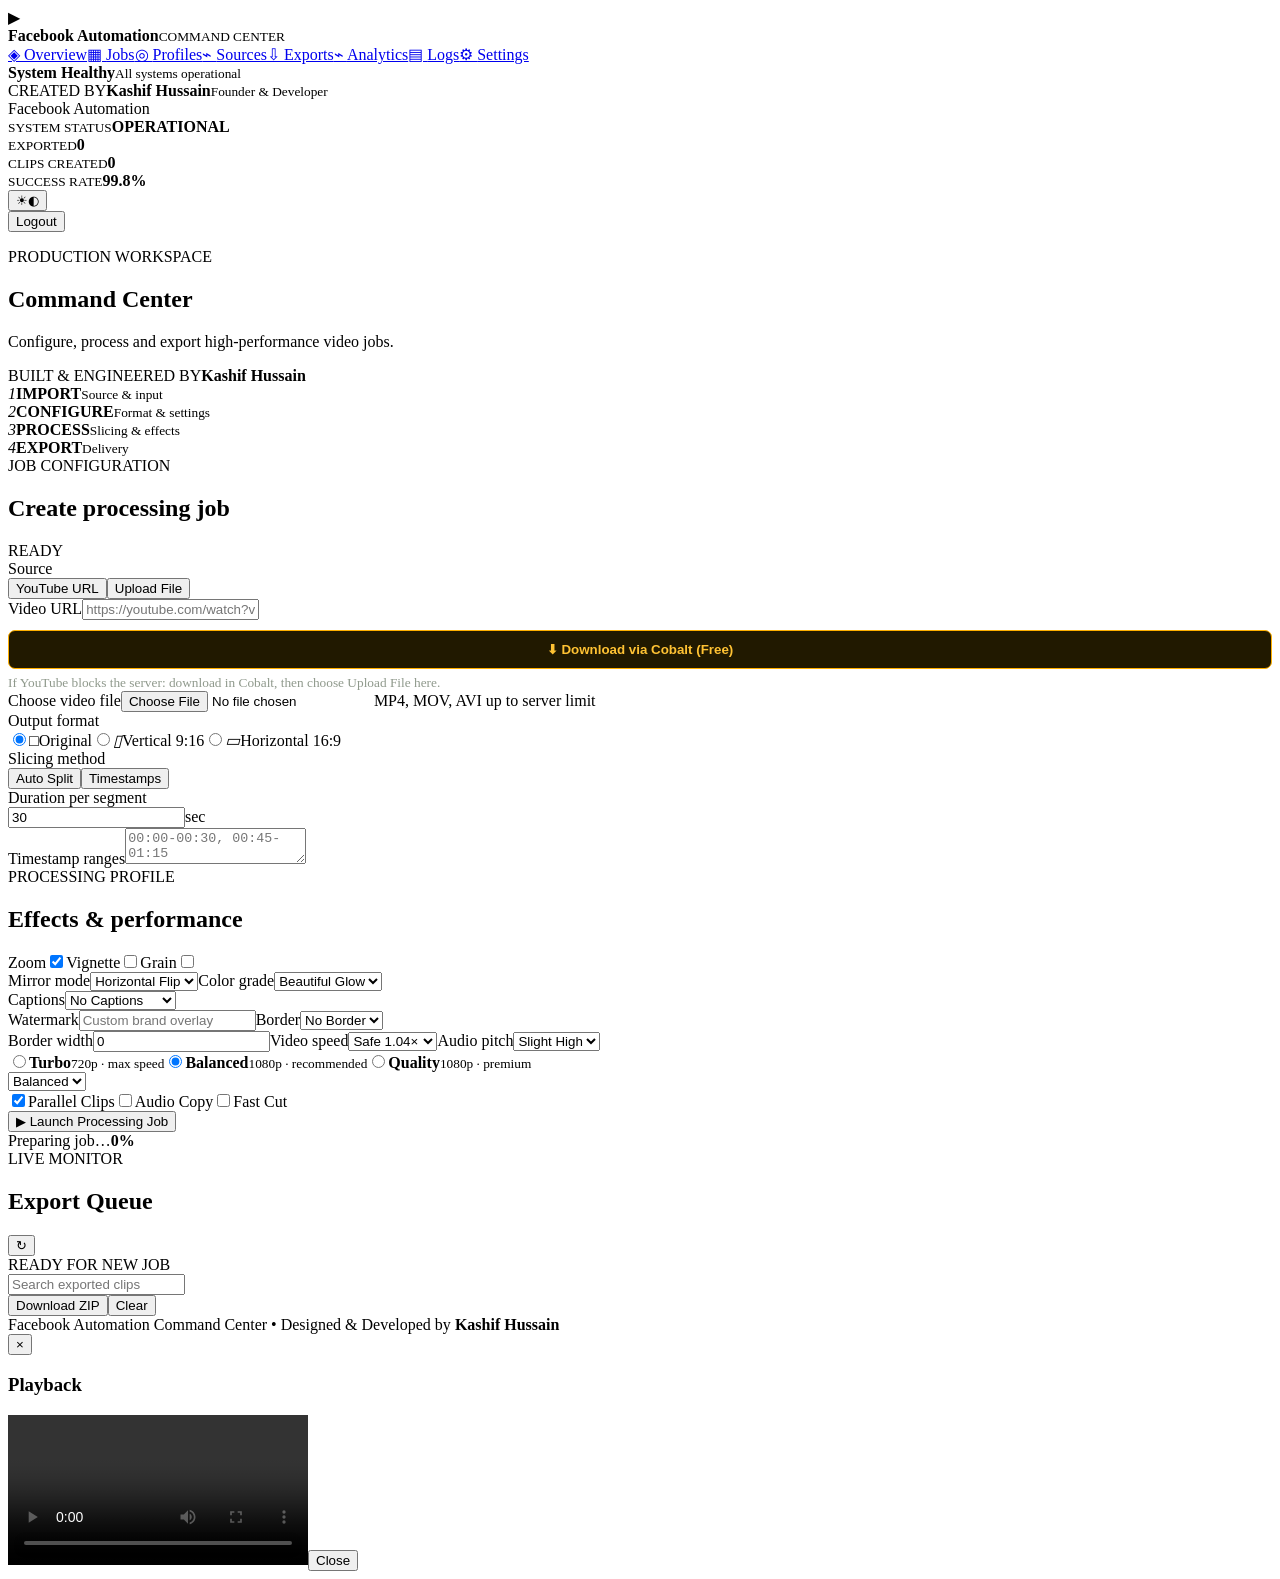
==== commit ebaf4b66: "Add free Cobalt browser download option" ====
--- a/static/index.html
+++ b/static/index.html
@@ -1,64 +1 @@
-<!DOCTYPE html>
-<html lang="en"><head><meta charset="UTF-8"><meta name="viewport" content="width=device-width,initial-scale=1">
-<title>Facebook Automation — Command Center</title><link rel="stylesheet" href="/css/style.css"></head>
-<body>
-<div class="app-shell">
-<aside class="sidebar">
-  <div class="brand"><span class="brand-mark">▶</span><div><strong>Facebook Automation</strong><small>COMMAND CENTER</small></div></div>
-  <nav><a class="active" href="#overview">◈ <span>Overview</span></a><a href="#jobs">▦ <span>Jobs</span></a><a href="#profiles">◎ <span>Profiles</span></a><a href="#sources">⌁ <span>Sources</span></a><a href="#exports">⇩ <span>Exports</span></a><a href="#analytics">⌁ <span>Analytics</span></a><a href="#logs">▤ <span>Logs</span></a><a href="#settings">⚙ <span>Settings</span></a></nav>
-  <div class="sidebar-foot"><span class="health-dot"></span><b>System Healthy</b><small>All systems operational</small></div>
-  <div class="creator-credit"><span>CREATED BY</span><strong>Kashif Hussain</strong><small>Founder & Developer</small></div>
-</aside>
-<main>
-<header class="topbar"><div class="mobile-brand">Facebook Automation</div>
-  <div class="metric"><small>SYSTEM STATUS</small><b class="green">OPERATIONAL</b></div>
-  <div class="metric"><small>EXPORTED</small><b id="stat-files">0</b></div>
-  <div class="metric"><small>CLIPS CREATED</small><b id="stat-clips">0</b></div>
-  <div class="metric"><small>SUCCESS RATE</small><b class="green">99.8%</b></div>
-  <div class="top-actions"><button id="theme-toggle" title="Switch theme"><span class="sun-icon">☀</span><span class="moon-icon">◐</span></button><form method="post" action="/logout"><button class="logout" type="submit">Logout</button></form></div>
-</header>
-<section class="workspace" id="overview">
-  <div class="page-head"><div><p class="eyebrow">PRODUCTION WORKSPACE</p><h1>Command Center</h1><p>Configure, process and export high-performance video jobs.</p></div><div class="owner-badge"><span>BUILT & ENGINEERED BY</span><strong>Kashif Hussain</strong></div></div>
-  <div class="stepper"><div class="step active"><i>1</i><span><b>IMPORT</b><small>Source & input</small></span></div><div class="line"></div><div class="step"><i>2</i><span><b>CONFIGURE</b><small>Format & settings</small></span></div><div class="line"></div><div class="step"><i>3</i><span><b>PROCESS</b><small>Slicing & effects</small></span></div><div class="line"></div><div class="step"><i>4</i><span><b>EXPORT</b><small>Delivery</small></span></div></div>
-  <form id="clip-form" class="console-grid">
-    <section class="panel control-panel">
-      <div class="panel-title"><div><span class="panel-kicker">JOB CONFIGURATION</span><h2>Create processing job</h2></div><span class="status-pill">READY</span></div>
-      <div class="section-label">Source</div>
-      <div class="source-tabs segmented"><button type="button" class="segment-tab-btn active" id="source-toggle-yt" data-source="youtube">YouTube URL</button><button type="button" class="segment-tab-btn" id="source-toggle-upload" data-source="upload">Upload File</button></div>
-      <div id="source-panel-youtube" class="source-panel active"><label>Video URL</label><input id="url" name="url" type="url" placeholder="https://youtube.com/watch?v=..."></div>
-      <div id="source-panel-upload" class="source-panel"><label class="file-drop">Choose video file<input id="video_file" name="video_file" type="file" accept="video/*"><span id="file-name-label">MP4, MOV, AVI up to server limit</span></label></div>
-      <div class="section-label">Output format</div>
-      <div class="aspect-grid"><label class="aspect-card selected"><input type="radio" name="aspect_ratio" value="original" checked><i>□</i><span>Original</span></label><label class="aspect-card"><input type="radio" name="aspect_ratio" value="vertical"><i>▯</i><span>Vertical 9:16</span></label><label class="aspect-card"><input type="radio" name="aspect_ratio" value="horizontal"><i>▭</i><span>Horizontal 16:9</span></label></div>
-      <div class="section-label">Slicing method</div>
-      <div class="segmented"><button type="button" id="clip-toggle-auto" class="segment-tab-btn active" data-type="auto">Auto Split</button><button type="button" id="clip-toggle-ts" class="segment-tab-btn" data-type="timestamps">Timestamps</button></div>
-      <div id="auto-clip-panel" class="toggle-panel active"><label>Duration per segment</label><div class="input-unit"><input id="interval" name="interval" type="number" value="30" min="5"><span>sec</span></div></div>
-      <div id="timestamps-clip-panel" class="toggle-panel"><label>Timestamp ranges</label><textarea id="timestamps" name="timestamps" placeholder="00:00-00:30, 00:45-01:15"></textarea></div>
-    </section>
-    <section class="panel settings-panel" id="profiles">
-      <div class="panel-title"><div><span class="panel-kicker">PROCESSING PROFILE</span><h2>Effects & performance</h2></div></div>
-      <div class="switch-row"><label><span>Zoom</span><input type="checkbox" name="zoom" checked></label><label><span>Vignette</span><input type="checkbox" name="vignette"></label><label><span>Grain</span><input type="checkbox" name="noise_grain"></label></div>
-      <div class="fields two"><label>Mirror mode<select id="mirror_mode" name="mirror_mode"><option value="none">No Flip</option><option value="horizontal" selected>Horizontal Flip</option><option value="vertical">Vertical Flip</option><option value="both">Both Flip</option></select></label><label>Color grade<select id="color_filter" name="color_filter"><option value="none">No Filter</option><option value="beautiful" selected>Beautiful Glow</option><option value="cinematic">Cinematic</option><option value="vibrant">Vibrant</option><option value="warm">Warm Sepia</option><option value="cool">Cool Blue</option><option value="vintage">Vintage</option><option value="grayscale">Grayscale</option><option value="dramatic">Dramatic</option><option value="faded">Faded Matte</option></select></label></div>
-      <div class="fields"><label>Captions<select id="caption_lang" name="caption_lang"><option value="none" selected>No Captions</option><option value="en">English</option><option value="hi">Hinglish / Hindi</option><option value="ur">Urdu</option></select></label></div>
-      <div class="fields two"><label>Watermark<input id="text_overlay" name="text_overlay" placeholder="Custom brand overlay"></label><label>Border<select id="border_color" name="border_color"><option value="none">No Border</option><option value="black">Black</option><option value="green">Green</option><option value="blue">Blue</option><option value="red">Red</option></select></label></div>
-      <div class="fields three"><label>Border width<input id="border_width" name="border_width" type="number" value="0"></label><label>Video speed<select id="speed" name="speed"><option value="1.0">Standard</option><option value="1.04" selected>Safe 1.04×</option><option value="1.08">Fast 1.08×</option><option value="0.95">Slow 0.95×</option></select></label><label>Audio pitch<select id="pitch_shift" name="pitch_shift"><option value="0">Normal</option><option value="0.8" selected>Slight High</option><option value="1.5">High</option><option value="-0.8">Slight Low</option></select></label></div>
-      <div class="profile-cards"><label><input type="radio" name="profile_ui" value="turbo"><span><b>Turbo</b><small>720p · max speed</small></span></label><label class="active"><input type="radio" name="profile_ui" value="balanced" checked><span><b>Balanced</b><small>1080p · recommended</small></span></label><label><input type="radio" name="profile_ui" value="quality"><span><b>Quality</b><small>1080p · premium</small></span></label></div>
-      <select id="processing_profile" name="processing_profile" class="hidden-select"><option value="turbo">Turbo</option><option value="balanced" selected>Balanced</option><option value="quality">Quality</option></select>
-      <div class="pro-switches"><label><input id="parallel_processing" name="parallel_processing" type="checkbox" checked><span>Parallel Clips</span></label><label><input id="audio_copy" name="audio_copy" type="checkbox"><span>Audio Copy</span></label><label><input id="fast_cut" name="fast_cut" type="checkbox"><span>Fast Cut</span></label></div>
-      <button id="clip-submit-btn" class="launch-btn" type="submit"><span>▶</span> Launch Processing Job</button>
-      <div id="clip-progress" class="progress-box"><div><span id="clip-step">Preparing job…</span><b id="clip-pct">0%</b></div><div class="progress-track"><i id="clip-fill"></i></div></div>
-    </section>
-    <aside class="panel monitor-panel" id="exports">
-      <div class="panel-title"><div><span class="panel-kicker">LIVE MONITOR</span><h2>Export Queue</h2></div><button id="refresh-gallery">↻</button></div>
-      <div class="monitor-preview"><div class="wave"><i></i><i></i><i></i><i></i><i></i><i></i></div><span>READY FOR NEW JOB</span></div>
-      <input id="library-search" class="search" placeholder="Search exported clips">
-      <div id="gallery-container"></div>
-      <div class="library-actions"><button type="button" id="download-all-btn">Download ZIP</button><button type="button" id="clear-library-btn">Clear</button></div>
-    </aside>
-  </form>
-</section>
-<footer>Facebook Automation Command Center <span>•</span> Designed & Developed by <strong>Kashif Hussain</strong></footer>
-</main></div>
-<div id="video-modal" class="modal"><div class="modal-card"><button id="modal-close">×</button><h3 id="modal-title">Playback</h3><video id="modal-player" controls></video><button id="modal-close-btn">Close</button></div></div>
-<div id="toast" class="toast"></div><script src="/js/app.js"></script>
-<script>document.querySelectorAll('.profile-cards label').forEach(l=>l.addEventListener('click',()=>{document.querySelectorAll('.profile-cards label').forEach(x=>x.classList.remove('active'));l.classList.add('active');document.getElementById('processing_profile').value=l.querySelector('input').value;}));</script>
-</body></html>
+<!DOCTYPE html><html lang="en"><head><meta charset="UTF-8"><meta name="viewport" content="width=device-width,initial-scale=1"><title>Facebook Automation — Command Center</title><link rel="stylesheet" href="/css/style.css"></head><body><div class="app-shell"><aside class="sidebar">  <div class="brand"><span class="brand-mark">▶</span><div><strong>Facebook Automation</strong><small>COMMAND CENTER</small></div></div>  <nav><a class="active" href="#overview">◈ <span>Overview</span></a><a href="#jobs">▦ <span>Jobs</span></a><a href="#profiles">◎ <span>Profiles</span></a><a href="#sources">⌁ <span>Sources</span></a><a href="#exports">⇩ <span>Exports</span></a><a href="#analytics">⌁ <span>Analytics</span></a><a href="#logs">▤ <span>Logs</span></a><a href="#settings">⚙ <span>Settings</span></a></nav>  <div class="sidebar-foot"><span class="health-dot"></span><b>System Healthy</b><small>All systems operational</small></div>  <div class="creator-credit"><span>CREATED BY</span><strong>Kashif Hussain</strong><small>Founder & Developer</small></div></aside><main><header class="topbar"><div class="mobile-brand">Facebook Automation</div>  <div class="metric"><small>SYSTEM STATUS</small><b class="green">OPERATIONAL</b></div>  <div class="metric"><small>EXPORTED</small><b id="stat-files">0</b></div>  <div class="metric"><small>CLIPS CREATED</small><b id="stat-clips">0</b></div>  <div class="metric"><small>SUCCESS RATE</small><b class="green">99.8%</b></div>  <div class="top-actions"><button id="theme-toggle" title="Switch theme"><span class="sun-icon">☀</span><span class="moon-icon">◐</span></button><form method="post" action="/logout"><button class="logout" type="submit">Logout</button></form></div></header><section class="workspace" id="overview">  <div class="page-head"><div><p class="eyebrow">PRODUCTION WORKSPACE</p><h1>Command Center</h1><p>Configure, process and export high-performance video jobs.</p></div><div class="owner-badge"><span>BUILT & ENGINEERED BY</span><strong>Kashif Hussain</strong></div></div>  <div class="stepper"><div class="step active"><i>1</i><span><b>IMPORT</b><small>Source & input</small></span></div><div class="line"></div><div class="step"><i>2</i><span><b>CONFIGURE</b><small>Format & settings</small></span></div><div class="line"></div><div class="step"><i>3</i><span><b>PROCESS</b><small>Slicing & effects</small></span></div><div class="line"></div><div class="step"><i>4</i><span><b>EXPORT</b><small>Delivery</small></span></div></div>  <form id="clip-form" class="console-grid">    <section class="panel control-panel">      <div class="panel-title"><div><span class="panel-kicker">JOB CONFIGURATION</span><h2>Create processing job</h2></div><span class="status-pill">READY</span></div>      <div class="section-label">Source</div>      <div class="source-tabs segmented"><button type="button" class="segment-tab-btn active" id="source-toggle-yt" data-source="youtube">YouTube URL</button><button type="button" class="segment-tab-btn" id="source-toggle-upload" data-source="upload">Upload File</button></div>      <div id="source-panel-youtube" class="source-panel active"><label>Video URL</label><input id="url" name="url" type="url" placeholder="https://youtube.com/watch?v=..."><button type="button" class="cobalt-download-btn" style="margin-top:10px;width:100%;padding:11px;border:1px solid #ffb000;border-radius:7px;background:#211900;color:#ffc233;font-weight:800;cursor:pointer" onclick="const u=document.getElementById('url').value.trim();if(!u){alert('Please paste a YouTube URL first.');return;}window.open('https://cobalt.tools/#'+encodeURIComponent(u),'_blank','noopener')">⬇ Download via Cobalt (Free)</button><small style="display:block;margin-top:6px;color:#8f998c">If YouTube blocks the server: download in Cobalt, then choose Upload File here.</small></div>      <div id="source-panel-upload" class="source-panel"><label class="file-drop">Choose video file<input id="video_file" name="video_file" type="file" accept="video/*"><span id="file-name-label">MP4, MOV, AVI up to server limit</span></label></div>      <div class="section-label">Output format</div>      <div class="aspect-grid"><label class="aspect-card selected"><input type="radio" name="aspect_ratio" value="original" checked><i>□</i><span>Original</span></label><label class="aspect-card"><input type="radio" name="aspect_ratio" value="vertical"><i>▯</i><span>Vertical 9:16</span></label><label class="aspect-card"><input type="radio" name="aspect_ratio" value="horizontal"><i>▭</i><span>Horizontal 16:9</span></label></div>      <div class="section-label">Slicing method</div>      <div class="segmented"><button type="button" id="clip-toggle-auto" class="segment-tab-btn active" data-type="auto">Auto Split</button><button type="button" id="clip-toggle-ts" class="segment-tab-btn" data-type="timestamps">Timestamps</button></div>      <div id="auto-clip-panel" class="toggle-panel active"><label>Duration per segment</label><div class="input-unit"><input id="interval" name="interval" type="number" value="30" min="5"><span>sec</span></div></div>      <div id="timestamps-clip-panel" class="toggle-panel"><label>Timestamp ranges</label><textarea id="timestamps" name="timestamps" placeholder="00:00-00:30, 00:45-01:15"></textarea></div>    </section>    <section class="panel settings-panel" id="profiles">      <div class="panel-title"><div><span class="panel-kicker">PROCESSING PROFILE</span><h2>Effects & performance</h2></div></div>      <div class="switch-row"><label><span>Zoom</span><input type="checkbox" name="zoom" checked></label><label><span>Vignette</span><input type="checkbox" name="vignette"></label><label><span>Grain</span><input type="checkbox" name="noise_grain"></label></div>      <div class="fields two"><label>Mirror mode<select id="mirror_mode" name="mirror_mode"><option value="none">No Flip</option><option value="horizontal" selected>Horizontal Flip</option><option value="vertical">Vertical Flip</option><option value="both">Both Flip</option></select></label><label>Color grade<select id="color_filter" name="color_filter"><option value="none">No Filter</option><option value="beautiful" selected>Beautiful Glow</option><option value="cinematic">Cinematic</option><option value="vibrant">Vibrant</option><option value="warm">Warm Sepia</option><option value="cool">Cool Blue</option><option value="vintage">Vintage</option><option value="grayscale">Grayscale</option><option value="dramatic">Dramatic</option><option value="faded">Faded Matte</option></select></label></div>      <div class="fields"><label>Captions<select id="caption_lang" name="caption_lang"><option value="none" selected>No Captions</option><option value="en">English</option><option value="hi">Hinglish / Hindi</option><option value="ur">Urdu</option></select></label></div>      <div class="fields two"><label>Watermark<input id="text_overlay" name="text_overlay" placeholder="Custom brand overlay"></label><label>Border<select id="border_color" name="border_color"><option value="none">No Border</option><option value="black">Black</option><option value="green">Green</option><option value="blue">Blue</option><option value="red">Red</option></select></label></div>      <div class="fields three"><label>Border width<input id="border_width" name="border_width" type="number" value="0"></label><label>Video speed<select id="speed" name="speed"><option value="1.0">Standard</option><option value="1.04" selected>Safe 1.04×</option><option value="1.08">Fast 1.08×</option><option value="0.95">Slow 0.95×</option></select></label><label>Audio pitch<select id="pitch_shift" name="pitch_shift"><option value="0">Normal</option><option value="0.8" selected>Slight High</option><option value="1.5">High</option><option value="-0.8">Slight Low</option></select></label></div>      <div class="profile-cards"><label><input type="radio" name="profile_ui" value="turbo"><span><b>Turbo</b><small>720p · max speed</small></span></label><label class="active"><input type="radio" name="profile_ui" value="balanced" checked><span><b>Balanced</b><small>1080p · recommended</small></span></label><label><input type="radio" name="profile_ui" value="quality"><span><b>Quality</b><small>1080p · premium</small></span></label></div>      <select id="processing_profile" name="processing_profile" class="hidden-select"><option value="turbo">Turbo</option><option value="balanced" selected>Balanced</option><option value="quality">Quality</option></select>      <div class="pro-switches"><label><input id="parallel_processing" name="parallel_processing" type="checkbox" checked><span>Parallel Clips</span></label><label><input id="audio_copy" name="audio_copy" type="checkbox"><span>Audio Copy</span></label><label><input id="fast_cut" name="fast_cut" type="checkbox"><span>Fast Cut</span></label></div>      <button id="clip-submit-btn" class="launch-btn" type="submit"><span>▶</span> Launch Processing Job</button>      <div id="clip-progress" class="progress-box"><div><span id="clip-step">Preparing job…</span><b id="clip-pct">0%</b></div><div class="progress-track"><i id="clip-fill"></i></div></div>    </section>    <aside class="panel monitor-panel" id="exports">      <div class="panel-title"><div><span class="panel-kicker">LIVE MONITOR</span><h2>Export Queue</h2></div><button id="refresh-gallery">↻</button></div>      <div class="monitor-preview"><div class="wave"><i></i><i></i><i></i><i></i><i></i><i></i></div><span>READY FOR NEW JOB</span></div>      <input id="library-search" class="search" placeholder="Search exported clips">      <div id="gallery-container"></div>      <div class="library-actions"><button type="button" id="download-all-btn">Download ZIP</button><button type="button" id="clear-library-btn">Clear</button></div>    </aside>  </form></section><footer>Facebook Automation Command Center <span>•</span> Designed & Developed by <strong>Kashif Hussain</strong></footer></main></div><div id="video-modal" class="modal"><div class="modal-card"><button id="modal-close">×</button><h3 id="modal-title">Playback</h3><video id="modal-player" controls></video><button id="modal-close-btn">Close</button></div></div><div id="toast" class="toast"></div><script src="/js/app.js"></script>
